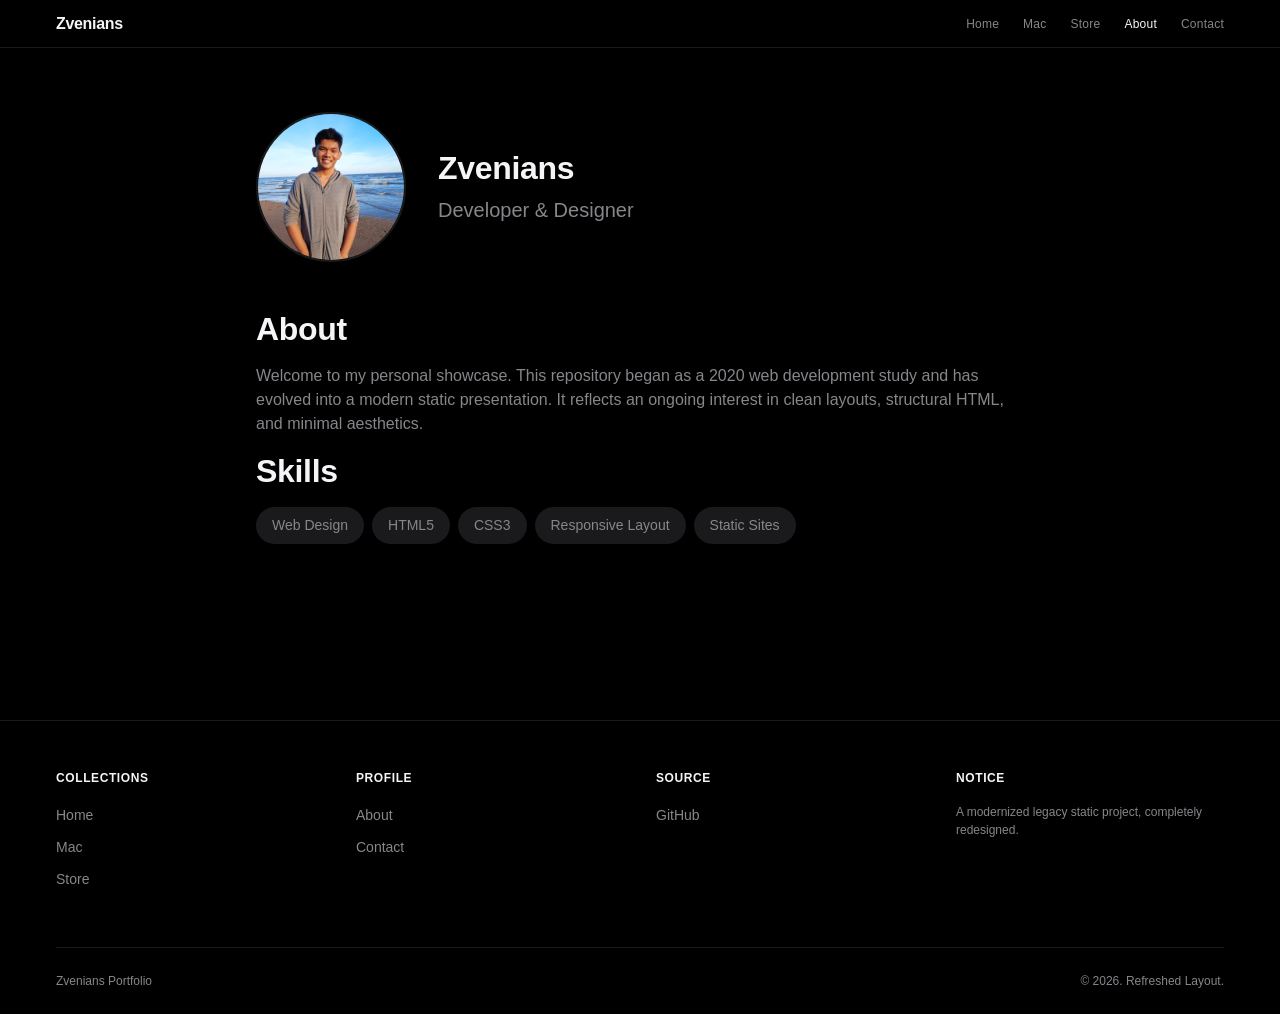
==== biodata.html @ f6cee9ad "Initial commit of redesigned portfolio" ====
<!DOCTYPE html>
<html lang="en">
<head>
    <meta charset="utf-8">
    <meta name="viewport" content="width=device-width, initial-scale=1.0">
    <title>About | Zvenians</title>
    <meta name="description" content="Personal profile and biodata of Zvenians.">
    <meta name="theme-color" content="#000000">
    <link rel="stylesheet" href="css/styles.css">
    <style>
        .profile-header {
            display: flex;
            align-items: center;
            gap: var(--spacing-8);
            margin-bottom: var(--spacing-12);
        }
        .profile-image {
            width: 150px;
            height: 150px;
            border-radius: 50%;
            object-fit: cover;
            border: 2px solid var(--border-color);
        }
        .profile-content {
            flex: 1;
        }
        @media (max-width: 768px) {
            .profile-header {
                flex-direction: column;
                text-align: center;
            }
        }
        .skill-list {
            display: flex;
            flex-wrap: wrap;
            gap: var(--spacing-2);
        }
        .skill-tag {
            background-color: var(--surface-color);
            padding: var(--spacing-2) var(--spacing-4);
            border-radius: 999px;
            font-size: var(--font-size-sm);
            color: var(--text-secondary);
        }
    </style>
</head>
<body>
    <nav class="navbar">
        <div class="container">
            <a href="index.html" class="nav-brand">Zvenians</a>
            <button class="nav-mobile-toggle" aria-label="Toggle navigation" aria-expanded="false">
                <svg viewBox="0 0 24 24"><path d="M3 18h18v-2H3v2zm0-5h18v-2H3v2zm0-7v2h18V6H3z"/></svg>
            </button>
            <div class="nav-links">
                <a href="index.html">Home</a>
                <a href="mac.html">Mac</a>
                <a href="store.html">Store</a>
                <a href="biodata.html" class="active">About</a>
                <a href="contact_us.html">Contact</a>
            </div>
        </div>
    </nav>

    <main style="padding-top: calc(var(--nav-height) + var(--spacing-16)); min-height: 80vh;">
        <div class="container" style="max-width: 800px;">
            <div class="profile-header">
                <img src="assets/images/IMG_4488.JPG" alt="Zvenians Portrait" class="profile-image">
                <div class="profile-content">
                    <h1 class="heading-sm mb-2">Zvenians</h1>
                    <p class="text-secondary" style="font-size: var(--font-size-lg);">Developer & Designer</p>
                </div>
            </div>

            <section class="mb-12">
                <h2 class="heading-sm mb-4">About</h2>
                <p class="text-secondary mb-4">
                    Welcome to my personal showcase. This repository began as a 2020 web development study and has evolved into a modern static presentation. It reflects an ongoing interest in clean layouts, structural HTML, and minimal aesthetics.
                </p>
            </section>

            <section class="mb-12">
                <h2 class="heading-sm mb-4">Skills</h2>
                <div class="skill-list">
                    <span class="skill-tag">Web Design</span>
                    <span class="skill-tag">HTML5</span>
                    <span class="skill-tag">CSS3</span>
                    <span class="skill-tag">Responsive Layout</span>
                    <span class="skill-tag">Static Sites</span>
                </div>
            </section>
        </div>
    </main>

    <footer class="footer">
        <div class="container">
            <div class="footer-grid">
                <div class="footer-col">
                    <h4>Collections</h4>
                    <ul>
                        <li><a href="index.html">Home</a></li>
                        <li><a href="mac.html">Mac</a></li>
                        <li><a href="store.html">Store</a></li>
                    </ul>
                </div>
                <div class="footer-col">
                    <h4>Profile</h4>
                    <ul>
                        <li><a href="biodata.html">About</a></li>
                        <li><a href="contact_us.html">Contact</a></li>
                    </ul>
                </div>
                <div class="footer-col">
                    <h4>Source</h4>
                    <ul>
                        <li><a href="https://github.com/zvenians" target="_blank" rel="noopener noreferrer">GitHub</a></li>
                    </ul>
                </div>
                <div class="footer-col">
                    <h4>Notice</h4>
                    <p class="text-secondary" style="font-size: var(--font-size-xs);">A modernized legacy static project, completely redesigned.</p>
                </div>
            </div>
            <div class="footer-bottom">
                <span>Zvenians Portfolio</span>
                <span>&copy; 2026. Refreshed Layout.</span>
            </div>
        </div>
    </footer>
    <script src="js/script.js"></script>
</body>
</html>
---- css/styles.css ----
:root {
  /* Colors */
  --bg-color: #000000;
  --surface-color: #1a1a1c;
  --surface-hover: #2a2a2c;
  --text-primary: #f5f5f7;
  --text-secondary: #86868b;
  --text-tertiary: #515154;
  --accent-color: #2997ff;
  --accent-hover: #147ce5;
  --border-color: rgba(255, 255, 255, 0.1);

  /* Typography */
  --font-family: -apple-system, BlinkMacSystemFont, "Segoe UI", Roboto, Helvetica, Arial, sans-serif;
  --font-size-base: 16px;
  --font-size-xs: 0.75rem;
  --font-size-sm: 0.875rem;
  --font-size-md: 1rem;
  --font-size-lg: 1.25rem;
  --font-size-xl: 1.5rem;
  --font-size-2xl: 2rem;
  --font-size-3xl: 3rem;
  --font-size-4xl: 4rem;
  --font-size-5xl: 5rem;
  --font-weight-regular: 400;
  --font-weight-medium: 500;
  --font-weight-semibold: 600;
  --font-weight-bold: 700;

  /* Spacing */
  --spacing-1: 0.25rem;
  --spacing-2: 0.5rem;
  --spacing-3: 0.75rem;
  --spacing-4: 1rem;
  --spacing-6: 1.5rem;
  --spacing-8: 2rem;
  --spacing-12: 3rem;
  --spacing-16: 4rem;
  --spacing-24: 6rem;
  --spacing-32: 8rem;

  /* Other */
  --border-radius-sm: 8px;
  --border-radius-md: 12px;
  --border-radius-lg: 20px;
  --border-radius-xl: 32px;
  --transition-speed: 0.3s;
  --nav-height: 48px;
}

*, *::before, *::after {
  box-sizing: border-box;
  margin: 0;
  padding: 0;
}

html {
  font-size: var(--font-size-base);
  scroll-behavior: smooth;
  -webkit-font-smoothing: antialiased;
  -moz-osx-font-smoothing: grayscale;
}

body {
  font-family: var(--font-family);
  background-color: var(--bg-color);
  color: var(--text-primary);
  line-height: 1.5;
  overflow-x: hidden;
}

a {
  color: inherit;
  text-decoration: none;
  transition: color var(--transition-speed) ease;
}

img {
  max-width: 100%;
  height: auto;
  display: block;
}

ul, ol {
  list-style: none;
}

.container {
  width: 100%;
  max-width: 1200px;
  margin: 0 auto;
  padding: 0 var(--spacing-4);
}

/* Navigation */
.navbar {
  position: fixed;
  top: 0;
  left: 0;
  width: 100%;
  height: var(--nav-height);
  background-color: rgba(0, 0, 0, 0.8);
  backdrop-filter: saturate(180%) blur(20px);
  -webkit-backdrop-filter: saturate(180%) blur(20px);
  z-index: 1000;
  border-bottom: 1px solid var(--border-color);
  display: flex;
  align-items: center;
}

.navbar .container {
  display: flex;
  justify-content: space-between;
  align-items: center;
  height: 100%;
}

.nav-brand {
  font-weight: var(--font-weight-semibold);
  font-size: var(--font-size-md);
  letter-spacing: -0.02em;
  display: flex;
  align-items: center;
  gap: var(--spacing-2);
}

.nav-brand svg {
  width: 18px;
  height: 18px;
  fill: currentColor;
}

.nav-links {
  display: flex;
  gap: var(--spacing-6);
}

.nav-links a {
  font-size: var(--font-size-xs);
  color: var(--text-secondary);
  font-weight: var(--font-weight-medium);
  letter-spacing: 0.02em;
  transition: color 0.2s ease;
}

.nav-links a:hover,
.nav-links a.active {
  color: var(--text-primary);
}

.nav-mobile-toggle {
  display: none;
  background: none;
  border: none;
  color: var(--text-primary);
  cursor: pointer;
  padding: var(--spacing-2);
}

.nav-mobile-toggle svg {
  width: 20px;
  height: 20px;
  fill: currentColor;
}

/* Buttons and Links */
.btn {
  display: inline-block;
  padding: 12px 24px;
  border-radius: 999px;
  font-size: var(--font-size-sm);
  font-weight: var(--font-weight-medium);
  text-align: center;
  cursor: pointer;
  transition: all var(--transition-speed) ease;
  border: none;
}

.btn-primary {
  background-color: var(--text-primary);
  color: var(--bg-color);
}

.btn-primary:hover {
  background-color: #ffffff;
  transform: scale(1.02);
}

.btn-secondary {
  background-color: var(--surface-color);
  color: var(--text-primary);
}

.btn-secondary:hover {
  background-color: var(--surface-hover);
}

.link-arrow {
  color: var(--accent-color);
  font-size: var(--font-size-md);
  font-weight: var(--font-weight-medium);
  display: inline-flex;
  align-items: center;
  gap: var(--spacing-1);
}

.link-arrow:hover {
  color: var(--accent-hover);
  text-decoration: underline;
}

/* Typography Helpers */
.text-center { text-align: center; }
.text-secondary { color: var(--text-secondary); }
.text-tertiary { color: var(--text-tertiary); }
.font-semibold { font-weight: var(--font-weight-semibold); }
.font-bold { font-weight: var(--font-weight-bold); }

.heading-xl {
  font-size: var(--font-size-5xl);
  font-weight: var(--font-weight-semibold);
  letter-spacing: -0.04em;
  line-height: 1.1;
}

.heading-lg {
  font-size: var(--font-size-4xl);
  font-weight: var(--font-weight-semibold);
  letter-spacing: -0.03em;
  line-height: 1.1;
}

.heading-md {
  font-size: var(--font-size-3xl);
  font-weight: var(--font-weight-semibold);
  letter-spacing: -0.02em;
  line-height: 1.2;
}

.heading-sm {
  font-size: var(--font-size-2xl);
  font-weight: var(--font-weight-semibold);
  letter-spacing: -0.01em;
  line-height: 1.2;
}

/* Hero Sections */
.hero-section {
  padding-top: calc(var(--nav-height) + var(--spacing-16));
  padding-bottom: var(--spacing-16);
  min-height: 90vh;
  display: flex;
  flex-direction: column;
  justify-content: center;
  align-items: center;
  position: relative;
  overflow: hidden;
}

.hero-content {
  text-align: center;
  max-width: 800px;
  margin: 0 auto;
  z-index: 2;
  position: relative;
}

.hero-subtitle {
  font-size: var(--font-size-xl);
  color: var(--text-secondary);
  margin-top: var(--spacing-4);
  font-weight: var(--font-weight-medium);
}

.hero-actions {
  margin-top: var(--spacing-8);
  display: flex;
  gap: var(--spacing-4);
  justify-content: center;
}

.hero-image {
  margin-top: var(--spacing-12);
  width: 100%;
  max-width: 1000px;
  position: relative;
  z-index: 1;
}

/* Grid Layouts */
.section {
  padding: var(--spacing-24) 0;
}

.grid-2 {
  display: grid;
  grid-template-columns: 1fr 1fr;
  gap: var(--spacing-6);
}

.grid-3 {
  display: grid;
  grid-template-columns: repeat(3, 1fr);
  gap: var(--spacing-6);
}

/* Cards */
.card {
  background-color: var(--surface-color);
  border-radius: var(--border-radius-xl);
  overflow: hidden;
  display: flex;
  flex-direction: column;
  transition: transform var(--transition-speed) ease;
  position: relative;
}

.card:hover {
  transform: translateY(-4px);
}

.card-content {
  padding: var(--spacing-8);
  z-index: 2;
  position: relative;
}

.card-image-wrapper {
  position: absolute;
  top: 0;
  left: 0;
  width: 100%;
  height: 100%;
  z-index: 1;
}

.card-image-wrapper img {
  width: 100%;
  height: 100%;
  object-fit: cover;
  opacity: 0.6;
}

.card.has-bg-image .card-content {
  height: 100%;
  display: flex;
  flex-direction: column;
  justify-content: flex-end;
  background: linear-gradient(to top, rgba(0,0,0,0.8) 0%, rgba(0,0,0,0) 100%);
}

.card-title {
  font-size: var(--font-size-xl);
  font-weight: var(--font-weight-semibold);
  margin-bottom: var(--spacing-2);
}

.card-desc {
  color: var(--text-secondary);
  margin-bottom: var(--spacing-4);
}

/* Footer */
.footer {
  border-top: 1px solid var(--border-color);
  padding: var(--spacing-12) 0 var(--spacing-6);
  background-color: var(--bg-color);
}

.footer-grid {
  display: grid;
  grid-template-columns: repeat(4, 1fr);
  gap: var(--spacing-8);
  margin-bottom: var(--spacing-12);
}

.footer-col h4 {
  font-size: var(--font-size-xs);
  color: var(--text-primary);
  font-weight: var(--font-weight-semibold);
  margin-bottom: var(--spacing-4);
  text-transform: uppercase;
  letter-spacing: 0.05em;
}

.footer-col ul li {
  margin-bottom: var(--spacing-2);
}

.footer-col ul a {
  color: var(--text-secondary);
  font-size: var(--font-size-sm);
}

.footer-col ul a:hover {
  color: var(--text-primary);
}

.footer-bottom {
  border-top: 1px solid var(--border-color);
  padding-top: var(--spacing-6);
  display: flex;
  justify-content: space-between;
  align-items: center;
  color: var(--text-secondary);
  font-size: var(--font-size-xs);
}

/* Responsive */
@media (max-width: 1024px) {
  .heading-xl { font-size: var(--font-size-4xl); }
  .heading-lg { font-size: var(--font-size-3xl); }
  .grid-3 { grid-template-columns: repeat(2, 1fr); }
  .hero-section { min-height: 80vh; }
}

@media (max-width: 768px) {
  .nav-links { display: none; } /* We will add simple JS to toggle this if needed, or keep it simple */
  .nav-mobile-toggle { display: block; }
  
  .nav-links.active {
    display: flex;
    flex-direction: column;
    position: absolute;
    top: var(--nav-height);
    left: 0;
    width: 100%;
    background-color: rgba(0, 0, 0, 0.95);
    backdrop-filter: blur(20px);
    padding: var(--spacing-4);
    gap: var(--spacing-4);
    border-bottom: 1px solid var(--border-color);
  }

  .nav-links.active a {
    font-size: var(--font-size-md);
    padding: var(--spacing-2) 0;
    border-bottom: 1px solid var(--border-color);
  }

  .heading-xl { font-size: var(--font-size-3xl); }
  .heading-lg { font-size: var(--font-size-2xl); }
  .heading-md { font-size: var(--font-size-xl); }
  
  .grid-2, .grid-3 { grid-template-columns: 1fr; }
  
  .footer-grid {
    grid-template-columns: repeat(2, 1fr);
  }
  
  .footer-bottom {
    flex-direction: column;
    gap: var(--spacing-4);
    text-align: center;
  }
  
  .hero-section {
    padding-top: calc(var(--nav-height) + var(--spacing-8));
  }
}

@media (max-width: 414px) {
  .footer-grid {
    grid-template-columns: 1fr;
  }
  .heading-xl { font-size: var(--font-size-2xl); }
  .hero-subtitle { font-size: var(--font-size-md); }
}

/* Utility */
.mb-1 { margin-bottom: var(--spacing-1); }
.mb-2 { margin-bottom: var(--spacing-2); }
.mb-4 { margin-bottom: var(--spacing-4); }
.mb-8 { margin-bottom: var(--spacing-8); }
.mt-8 { margin-top: var(--spacing-8); }
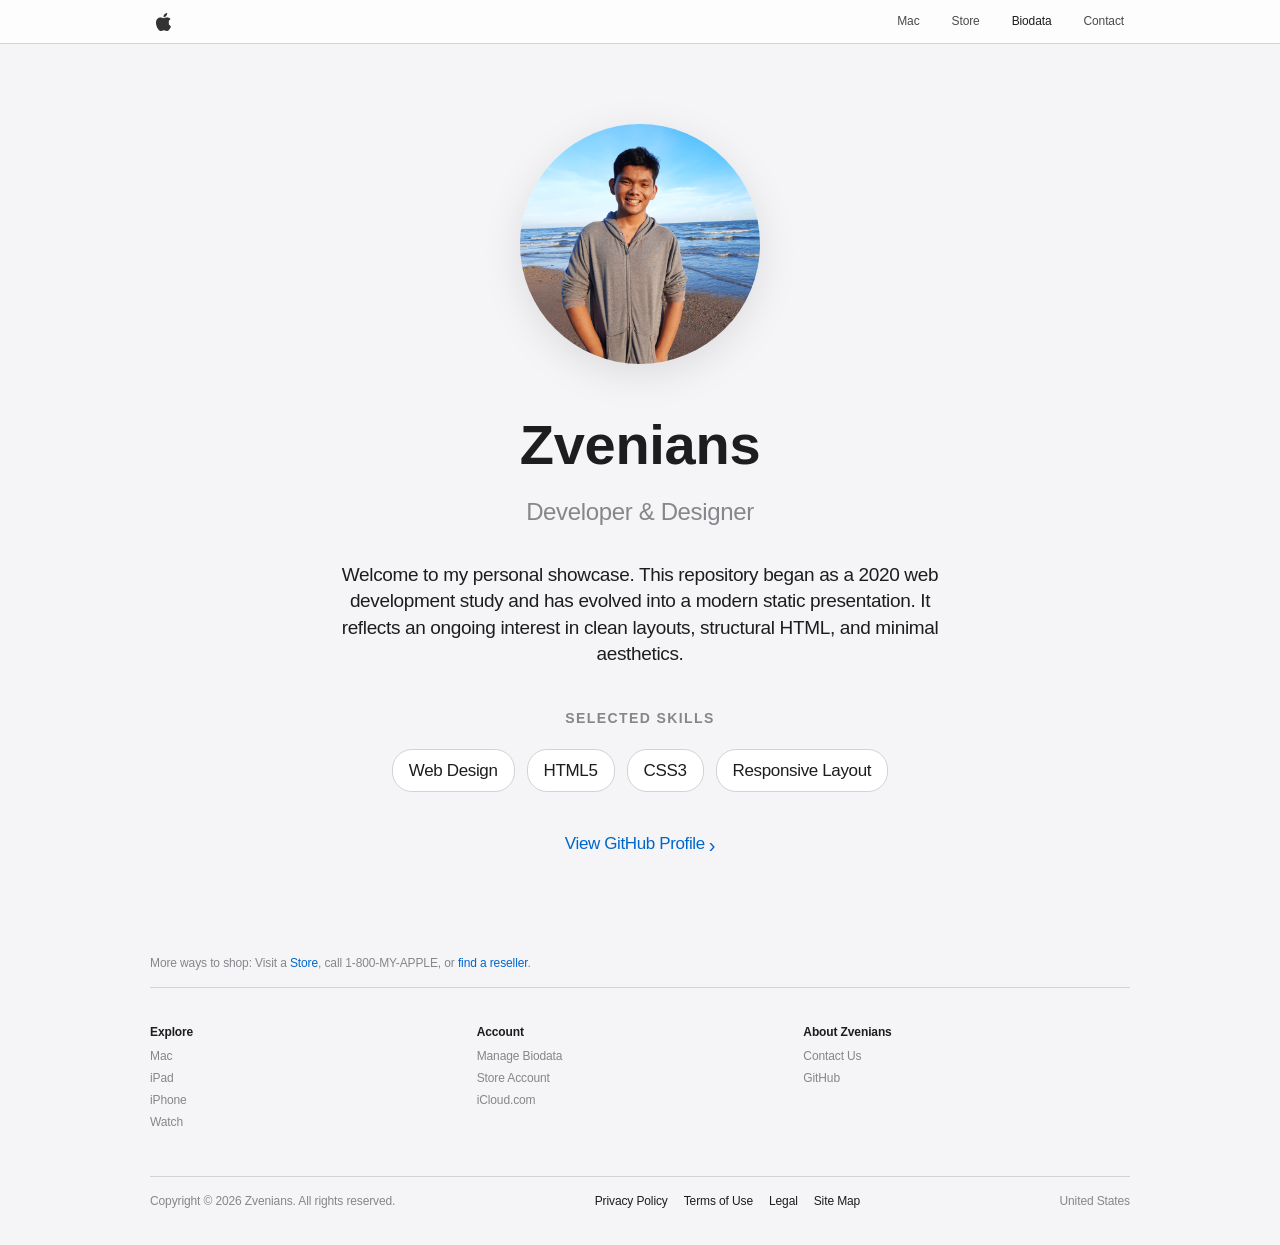
==== commit d452969b: "Refine to Apple visual language and restore logo" ====
--- a/biodata.html
+++ b/biodata.html
@@ -3,126 +3,149 @@
 <head>
     <meta charset="utf-8">
     <meta name="viewport" content="width=device-width, initial-scale=1.0">
-    <title>About | Zvenians</title>
+    <title>Biodata | Zvenians</title>
     <meta name="description" content="Personal profile and biodata of Zvenians.">
-    <meta name="theme-color" content="#000000">
+    <meta name="theme-color" content="#f5f5f7">
     <link rel="stylesheet" href="css/styles.css">
     <style>
-        .profile-header {
-            display: flex;
-            align-items: center;
-            gap: var(--spacing-8);
-            margin-bottom: var(--spacing-12);
+        .profile-section {
+            padding: calc(var(--nav-height) + 80px) 20px 80px;
+            max-width: 800px;
+            margin: 0 auto;
+            text-align: center;
         }
         .profile-image {
-            width: 150px;
-            height: 150px;
+            width: 240px;
+            height: 240px;
             border-radius: 50%;
             object-fit: cover;
-            border: 2px solid var(--border-color);
+            margin: 0 auto 40px;
+            box-shadow: 0 10px 40px rgba(0,0,0,0.1);
         }
-        .profile-content {
-            flex: 1;
+        .profile-name {
+            font-size: 56px;
+            font-weight: 600;
+            letter-spacing: -0.005em;
+            margin-bottom: 8px;
         }
-        @media (max-width: 768px) {
-            .profile-header {
-                flex-direction: column;
-                text-align: center;
-            }
+        .profile-role {
+            font-size: 24px;
+            color: #86868b;
+            font-weight: 400;
+            margin-bottom: 32px;
         }
-        .skill-list {
+        .profile-intro {
+            font-size: 19px;
+            line-height: 1.4;
+            max-width: 600px;
+            margin: 0 auto 40px;
+        }
+        .skills-header {
+            font-size: 14px;
+            text-transform: uppercase;
+            font-weight: 600;
+            color: #86868b;
+            letter-spacing: 0.1em;
+            margin-bottom: 20px;
+        }
+        .skills-list {
             display: flex;
+            justify-content: center;
             flex-wrap: wrap;
-            gap: var(--spacing-2);
+            gap: 12px;
+            margin-bottom: 40px;
         }
-        .skill-tag {
-            background-color: var(--surface-color);
-            padding: var(--spacing-2) var(--spacing-4);
-            border-radius: 999px;
-            font-size: var(--font-size-sm);
-            color: var(--text-secondary);
+        .skill-item {
+            font-size: 17px;
+            background-color: #ffffff;
+            padding: 8px 16px;
+            border-radius: 20px;
+            border: 1px solid #d2d2d7;
         }
     </style>
 </head>
 <body>
-    <nav class="navbar">
+    <nav class="navbar" style="background-color: rgba(255,255,255,0.8); border-bottom: 1px solid rgba(0,0,0,0.16);">
         <div class="container">
-            <a href="index.html" class="nav-brand">Zvenians</a>
-            <button class="nav-mobile-toggle" aria-label="Toggle navigation" aria-expanded="false">
+            <a href="index.html" class="nav-brand" aria-label="Home">
+                <img src="assets/images/applelogo.png" alt="Apple Logo" style="filter: brightness(0);">
+            </a>
+            <button class="nav-mobile-toggle" aria-label="Toggle navigation" aria-expanded="false" style="color: #1d1d1f;">
                 <svg viewBox="0 0 24 24"><path d="M3 18h18v-2H3v2zm0-5h18v-2H3v2zm0-7v2h18V6H3z"/></svg>
             </button>
             <div class="nav-links">
-                <a href="index.html">Home</a>
-                <a href="mac.html">Mac</a>
-                <a href="store.html">Store</a>
-                <a href="biodata.html" class="active">About</a>
-                <a href="contact_us.html">Contact</a>
+                <a href="mac.html" style="color: #1d1d1f;">Mac</a>
+                <a href="store.html" style="color: #1d1d1f;">Store</a>
+                <a href="biodata.html" style="color: #1d1d1f; opacity: 1;">Biodata</a>
+                <a href="contact_us.html" style="color: #1d1d1f;">Contact</a>
             </div>
         </div>
     </nav>
 
-    <main style="padding-top: calc(var(--nav-height) + var(--spacing-16)); min-height: 80vh;">
-        <div class="container" style="max-width: 800px;">
-            <div class="profile-header">
-                <img src="assets/images/IMG_4488.JPG" alt="Zvenians Portrait" class="profile-image">
-                <div class="profile-content">
-                    <h1 class="heading-sm mb-2">Zvenians</h1>
-                    <p class="text-secondary" style="font-size: var(--font-size-lg);">Developer & Designer</p>
-                </div>
+    <main>
+        <section class="profile-section">
+            <img src="assets/images/IMG_4488.JPG" alt="Zvenians Portrait" class="profile-image">
+            <h1 class="profile-name">Zvenians</h1>
+            <p class="profile-role">Developer & Designer</p>
+            
+            <p class="profile-intro">
+                Welcome to my personal showcase. This repository began as a 2020 web development study and has evolved into a modern static presentation. It reflects an ongoing interest in clean layouts, structural HTML, and minimal aesthetics.
+            </p>
+
+            <h2 class="skills-header">Selected Skills</h2>
+            <div class="skills-list">
+                <span class="skill-item">Web Design</span>
+                <span class="skill-item">HTML5</span>
+                <span class="skill-item">CSS3</span>
+                <span class="skill-item">Responsive Layout</span>
             </div>
 
-            <section class="mb-12">
-                <h2 class="heading-sm mb-4">About</h2>
-                <p class="text-secondary mb-4">
-                    Welcome to my personal showcase. This repository began as a 2020 web development study and has evolved into a modern static presentation. It reflects an ongoing interest in clean layouts, structural HTML, and minimal aesthetics.
-                </p>
-            </section>
-
-            <section class="mb-12">
-                <h2 class="heading-sm mb-4">Skills</h2>
-                <div class="skill-list">
-                    <span class="skill-tag">Web Design</span>
-                    <span class="skill-tag">HTML5</span>
-                    <span class="skill-tag">CSS3</span>
-                    <span class="skill-tag">Responsive Layout</span>
-                    <span class="skill-tag">Static Sites</span>
-                </div>
-            </section>
-        </div>
+            <div>
+                <a href="https://github.com/zvenians" class="apple-link" target="_blank" rel="noopener noreferrer">View GitHub Profile</a>
+            </div>
+        </section>
     </main>
 
     <footer class="footer">
-        <div class="container">
-            <div class="footer-grid">
+        <div class="footer-content">
+            <div style="border-bottom: 1px solid var(--border-color); padding-bottom: 16px; margin-bottom: 16px;">
+                <p>More ways to shop: Visit a <a href="#" style="color: var(--link-color);">Store</a>, call 1-800-MY-APPLE, or <a href="#" style="color: var(--link-color);">find a reseller</a>.</p>
+            </div>
+            <div class="footer-nav">
                 <div class="footer-col">
-                    <h4>Collections</h4>
+                    <h3>Explore</h3>
                     <ul>
-                        <li><a href="index.html">Home</a></li>
                         <li><a href="mac.html">Mac</a></li>
-                        <li><a href="store.html">Store</a></li>
+                        <li><a href="#">iPad</a></li>
+                        <li><a href="#">iPhone</a></li>
+                        <li><a href="#">Watch</a></li>
                     </ul>
                 </div>
                 <div class="footer-col">
-                    <h4>Profile</h4>
+                    <h3>Account</h3>
                     <ul>
-                        <li><a href="biodata.html">About</a></li>
-                        <li><a href="contact_us.html">Contact</a></li>
+                        <li><a href="biodata.html">Manage Biodata</a></li>
+                        <li><a href="store.html">Store Account</a></li>
+                        <li><a href="#">iCloud.com</a></li>
                     </ul>
                 </div>
                 <div class="footer-col">
-                    <h4>Source</h4>
+                    <h3>About Zvenians</h3>
                     <ul>
+                        <li><a href="contact_us.html">Contact Us</a></li>
                         <li><a href="https://github.com/zvenians" target="_blank" rel="noopener noreferrer">GitHub</a></li>
                     </ul>
                 </div>
-                <div class="footer-col">
-                    <h4>Notice</h4>
-                    <p class="text-secondary" style="font-size: var(--font-size-xs);">A modernized legacy static project, completely redesigned.</p>
-                </div>
             </div>
             <div class="footer-bottom">
-                <span>Zvenians Portfolio</span>
-                <span>&copy; 2026. Refreshed Layout.</span>
+                <div>Copyright © 2026 Zvenians. All rights reserved.</div>
+                <div style="display:flex; gap:16px;">
+                    <a href="#">Privacy Policy</a>
+                    <a href="#">Terms of Use</a>
+                    <a href="#">Legal</a>
+                    <a href="#">Site Map</a>
+                </div>
+                <div>United States</div>
             </div>
         </div>
     </footer>
--- a/css/styles.css
+++ b/css/styles.css
@@ -1,51 +1,25 @@
 :root {
   /* Colors */
-  --bg-color: #000000;
-  --surface-color: #1a1a1c;
-  --surface-hover: #2a2a2c;
-  --text-primary: #f5f5f7;
+  --bg-color: #f5f5f7;
+  --bg-dark: #000000;
+  --surface-color: #ffffff;
+  --surface-dark: #1d1d1f;
+  --text-primary: #1d1d1f;
   --text-secondary: #86868b;
-  --text-tertiary: #515154;
-  --accent-color: #2997ff;
-  --accent-hover: #147ce5;
-  --border-color: rgba(255, 255, 255, 0.1);
+  --text-dark-primary: #f5f5f7;
+  --text-dark-secondary: #86868b;
+  --link-color: #0066cc;
+  --link-hover: #0077ed;
+  --border-color: #d2d2d7;
+  --border-dark: #424245;
 
   /* Typography */
-  --font-family: -apple-system, BlinkMacSystemFont, "Segoe UI", Roboto, Helvetica, Arial, sans-serif;
-  --font-size-base: 16px;
-  --font-size-xs: 0.75rem;
-  --font-size-sm: 0.875rem;
-  --font-size-md: 1rem;
-  --font-size-lg: 1.25rem;
-  --font-size-xl: 1.5rem;
-  --font-size-2xl: 2rem;
-  --font-size-3xl: 3rem;
-  --font-size-4xl: 4rem;
-  --font-size-5xl: 5rem;
-  --font-weight-regular: 400;
-  --font-weight-medium: 500;
-  --font-weight-semibold: 600;
-  --font-weight-bold: 700;
-
-  /* Spacing */
-  --spacing-1: 0.25rem;
-  --spacing-2: 0.5rem;
-  --spacing-3: 0.75rem;
-  --spacing-4: 1rem;
-  --spacing-6: 1.5rem;
-  --spacing-8: 2rem;
-  --spacing-12: 3rem;
-  --spacing-16: 4rem;
-  --spacing-24: 6rem;
-  --spacing-32: 8rem;
-
-  /* Other */
-  --border-radius-sm: 8px;
-  --border-radius-md: 12px;
-  --border-radius-lg: 20px;
-  --border-radius-xl: 32px;
-  --transition-speed: 0.3s;
-  --nav-height: 48px;
+  --font-family: -apple-system, BlinkMacSystemFont, "SF Pro Text", "SF Pro Display", "Helvetica Neue", Helvetica, Arial, sans-serif;
+  
+  /* Navigation */
+  --nav-height: 44px;
+  --nav-bg: rgba(0, 0, 0, 0.8);
+  --nav-text: #f5f5f7;
 }
 
 *, *::before, *::after {
@@ -55,7 +29,7 @@
 }
 
 html {
-  font-size: var(--font-size-base);
+  font-size: 16px;
   scroll-behavior: smooth;
   -webkit-font-smoothing: antialiased;
   -moz-osx-font-smoothing: grayscale;
@@ -65,14 +39,24 @@
   font-family: var(--font-family);
   background-color: var(--bg-color);
   color: var(--text-primary);
-  line-height: 1.5;
+  line-height: 1.47059;
+  font-weight: 400;
+  letter-spacing: -0.022em;
   overflow-x: hidden;
 }
 
+body.dark-mode {
+  background-color: var(--bg-dark);
+  color: var(--text-dark-primary);
+}
+
 a {
-  color: inherit;
+  color: var(--text-primary);
   text-decoration: none;
-  transition: color var(--transition-speed) ease;
+}
+
+body.dark-mode a {
+  color: var(--text-dark-primary);
 }
 
 img {
@@ -85,11 +69,51 @@
   list-style: none;
 }
 
-.container {
-  width: 100%;
-  max-width: 1200px;
-  margin: 0 auto;
-  padding: 0 var(--spacing-4);
+/* Typography Scale */
+.headline {
+  font-size: 56px;
+  line-height: 1.07143;
+  font-weight: 600;
+  letter-spacing: -0.005em;
+}
+
+.subhead {
+  font-size: 28px;
+  line-height: 1.14286;
+  font-weight: 400;
+  letter-spacing: 0.007em;
+}
+
+@media (max-width: 768px) {
+  .headline {
+    font-size: 40px;
+  }
+  .subhead {
+    font-size: 24px;
+  }
+}
+
+.apple-link {
+  color: var(--link-color);
+  font-size: 17px;
+  line-height: 1.17648;
+  font-weight: 400;
+  letter-spacing: -0.022em;
+  display: inline-flex;
+  align-items: center;
+}
+
+.apple-link:hover {
+  text-decoration: underline;
+}
+
+.apple-link::after {
+  content: '›';
+  font-size: 20px;
+  margin-left: 4px;
+  line-height: 1;
+  position: relative;
+  top: 1px;
 }
 
 /* Navigation */
@@ -99,377 +123,330 @@
   left: 0;
   width: 100%;
   height: var(--nav-height);
-  background-color: rgba(0, 0, 0, 0.8);
+  background-color: var(--nav-bg);
   backdrop-filter: saturate(180%) blur(20px);
   -webkit-backdrop-filter: saturate(180%) blur(20px);
-  z-index: 1000;
-  border-bottom: 1px solid var(--border-color);
-  display: flex;
-  align-items: center;
+  z-index: 9999;
 }
 
 .navbar .container {
+  max-width: 1000px;
+  margin: 0 auto;
+  padding: 0 16px;
+  height: 100%;
   display: flex;
   justify-content: space-between;
   align-items: center;
+}
+
+.nav-brand {
+  display: flex;
+  align-items: center;
   height: 100%;
-}
-
-.nav-brand {
-  font-weight: var(--font-weight-semibold);
-  font-size: var(--font-size-md);
-  letter-spacing: -0.02em;
-  display: flex;
-  align-items: center;
-  gap: var(--spacing-2);
-}
-
-.nav-brand svg {
-  width: 18px;
+  opacity: 0.8;
+  transition: opacity 0.3s;
+}
+
+.nav-brand:hover {
+  opacity: 1;
+}
+
+.nav-brand img {
   height: 18px;
-  fill: currentColor;
+  width: auto;
+  filter: brightness(0) invert(1);
 }
 
 .nav-links {
   display: flex;
-  gap: var(--spacing-6);
+  gap: 32px;
+  align-items: center;
+  height: 100%;
 }
 
 .nav-links a {
-  font-size: var(--font-size-xs);
-  color: var(--text-secondary);
-  font-weight: var(--font-weight-medium);
-  letter-spacing: 0.02em;
-  transition: color 0.2s ease;
+  color: var(--nav-text);
+  font-size: 12px;
+  font-weight: 400;
+  letter-spacing: -0.01em;
+  opacity: 0.8;
+  transition: opacity 0.3s;
 }
 
 .nav-links a:hover,
 .nav-links a.active {
-  color: var(--text-primary);
+  opacity: 1;
 }
 
 .nav-mobile-toggle {
   display: none;
   background: none;
   border: none;
-  color: var(--text-primary);
+  color: var(--nav-text);
   cursor: pointer;
-  padding: var(--spacing-2);
+  padding: 8px;
+  opacity: 0.8;
 }
 
 .nav-mobile-toggle svg {
-  width: 20px;
-  height: 20px;
+  width: 16px;
+  height: 16px;
   fill: currentColor;
 }
 
-/* Buttons and Links */
-.btn {
-  display: inline-block;
-  padding: 12px 24px;
-  border-radius: 999px;
-  font-size: var(--font-size-sm);
-  font-weight: var(--font-weight-medium);
+/* Layout */
+.section {
+  position: relative;
+  overflow: hidden;
+  display: flex;
+  flex-direction: column;
+  align-items: center;
   text-align: center;
-  cursor: pointer;
-  transition: all var(--transition-speed) ease;
-  border: none;
-}
-
-.btn-primary {
-  background-color: var(--text-primary);
-  color: var(--bg-color);
-}
-
-.btn-primary:hover {
-  background-color: #ffffff;
-  transform: scale(1.02);
-}
-
-.btn-secondary {
+  padding-top: 55px;
+  padding-bottom: 55px;
+}
+
+.section.hero {
+  padding-top: calc(var(--nav-height) + 55px);
+}
+
+.section.dark {
+  background-color: var(--bg-dark);
+  color: var(--text-dark-primary);
+}
+
+.section.light {
   background-color: var(--surface-color);
   color: var(--text-primary);
 }
 
-.btn-secondary:hover {
-  background-color: var(--surface-hover);
-}
-
-.link-arrow {
-  color: var(--accent-color);
-  font-size: var(--font-size-md);
-  font-weight: var(--font-weight-medium);
-  display: inline-flex;
-  align-items: center;
-  gap: var(--spacing-1);
-}
-
-.link-arrow:hover {
-  color: var(--accent-hover);
-  text-decoration: underline;
-}
-
-/* Typography Helpers */
-.text-center { text-align: center; }
-.text-secondary { color: var(--text-secondary); }
-.text-tertiary { color: var(--text-tertiary); }
-.font-semibold { font-weight: var(--font-weight-semibold); }
-.font-bold { font-weight: var(--font-weight-bold); }
-
-.heading-xl {
-  font-size: var(--font-size-5xl);
-  font-weight: var(--font-weight-semibold);
-  letter-spacing: -0.04em;
-  line-height: 1.1;
-}
-
-.heading-lg {
-  font-size: var(--font-size-4xl);
-  font-weight: var(--font-weight-semibold);
-  letter-spacing: -0.03em;
-  line-height: 1.1;
-}
-
-.heading-md {
-  font-size: var(--font-size-3xl);
-  font-weight: var(--font-weight-semibold);
-  letter-spacing: -0.02em;
-  line-height: 1.2;
-}
-
-.heading-sm {
-  font-size: var(--font-size-2xl);
-  font-weight: var(--font-weight-semibold);
-  letter-spacing: -0.01em;
-  line-height: 1.2;
-}
-
-/* Hero Sections */
-.hero-section {
-  padding-top: calc(var(--nav-height) + var(--spacing-16));
-  padding-bottom: var(--spacing-16);
-  min-height: 90vh;
-  display: flex;
-  flex-direction: column;
-  justify-content: center;
-  align-items: center;
-  position: relative;
-  overflow: hidden;
-}
-
-.hero-content {
-  text-align: center;
-  max-width: 800px;
-  margin: 0 auto;
+.section-content {
   z-index: 2;
   position: relative;
-}
-
-.hero-subtitle {
-  font-size: var(--font-size-xl);
-  color: var(--text-secondary);
-  margin-top: var(--spacing-4);
-  font-weight: var(--font-weight-medium);
-}
-
-.hero-actions {
-  margin-top: var(--spacing-8);
-  display: flex;
-  gap: var(--spacing-4);
+  max-width: 1060px;
+  margin: 0 auto;
+  padding: 0 16px;
+  width: 100%;
+}
+
+.section-links {
+  margin-top: 13px;
+  display: flex;
+  gap: 20px;
   justify-content: center;
 }
 
-.hero-image {
-  margin-top: var(--spacing-12);
+.section-image {
+  margin-top: 30px;
+  z-index: 1;
   width: 100%;
-  max-width: 1000px;
-  position: relative;
-  z-index: 1;
-}
-
-/* Grid Layouts */
-.section {
-  padding: var(--spacing-24) 0;
-}
-
-.grid-2 {
+  display: flex;
+  justify-content: center;
+}
+
+.section-image img {
+  max-width: 100%;
+  height: auto;
+  object-fit: contain;
+}
+
+/* Grid Layout for modules */
+.module-grid {
   display: grid;
   grid-template-columns: 1fr 1fr;
-  gap: var(--spacing-6);
-}
-
-.grid-3 {
-  display: grid;
-  grid-template-columns: repeat(3, 1fr);
-  gap: var(--spacing-6);
-}
-
-/* Cards */
-.card {
+  gap: 12px;
+  padding: 12px;
+  max-width: 2560px;
+  margin: 0 auto;
+}
+
+@media (max-width: 768px) {
+  .module-grid {
+    grid-template-columns: 1fr;
+  }
+}
+
+.module {
+  position: relative;
+  height: 580px;
+  display: flex;
+  flex-direction: column;
+  align-items: center;
+  text-align: center;
+  overflow: hidden;
   background-color: var(--surface-color);
-  border-radius: var(--border-radius-xl);
-  overflow: hidden;
-  display: flex;
-  flex-direction: column;
-  transition: transform var(--transition-speed) ease;
-  position: relative;
-}
-
-.card:hover {
-  transform: translateY(-4px);
-}
-
-.card-content {
-  padding: var(--spacing-8);
-  z-index: 2;
-  position: relative;
-}
-
-.card-image-wrapper {
+}
+
+.module.dark {
+  background-color: var(--bg-dark);
+  color: var(--text-dark-primary);
+}
+
+.module.has-bg-image {
+  background-color: transparent;
+}
+
+.module-bg {
   position: absolute;
   top: 0;
   left: 0;
   width: 100%;
   height: 100%;
+  object-fit: cover;
+  object-position: center;
   z-index: 1;
 }
 
-.card-image-wrapper img {
+.module-content {
+  position: relative;
+  z-index: 2;
+  padding-top: 40px;
   width: 100%;
-  height: 100%;
-  object-fit: cover;
-  opacity: 0.6;
-}
-
-.card.has-bg-image .card-content {
-  height: 100%;
-  display: flex;
-  flex-direction: column;
-  justify-content: flex-end;
-  background: linear-gradient(to top, rgba(0,0,0,0.8) 0%, rgba(0,0,0,0) 100%);
-}
-
-.card-title {
-  font-size: var(--font-size-xl);
-  font-weight: var(--font-weight-semibold);
-  margin-bottom: var(--spacing-2);
-}
-
-.card-desc {
-  color: var(--text-secondary);
-  margin-bottom: var(--spacing-4);
+  padding-left: 20px;
+  padding-right: 20px;
+}
+
+.module.content-bottom .module-content {
+  padding-top: 0;
+  padding-bottom: 40px;
+  margin-top: auto;
+}
+
+.module-title {
+  font-size: 40px;
+  line-height: 1.1;
+  font-weight: 600;
+  letter-spacing: 0em;
+}
+
+.module-subhead {
+  font-size: 21px;
+  line-height: 1.2381;
+  font-weight: 400;
+  letter-spacing: 0.011em;
+  margin-top: 4px;
+}
+
+.module-links {
+  margin-top: 12px;
+  display: flex;
+  gap: 15px;
+  justify-content: center;
+}
+
+@media (max-width: 768px) {
+  .module { height: 500px; }
+  .module-title { font-size: 32px; }
+  .module-subhead { font-size: 19px; }
 }
 
 /* Footer */
 .footer {
-  border-top: 1px solid var(--border-color);
-  padding: var(--spacing-12) 0 var(--spacing-6);
   background-color: var(--bg-color);
-}
-
-.footer-grid {
-  display: grid;
-  grid-template-columns: repeat(4, 1fr);
-  gap: var(--spacing-8);
-  margin-bottom: var(--spacing-12);
-}
-
-.footer-col h4 {
-  font-size: var(--font-size-xs);
+  color: var(--text-secondary);
+  font-size: 12px;
+  line-height: 1.33337;
+  font-weight: 400;
+  letter-spacing: -0.01em;
+  padding: 0 16px;
+}
+
+body.dark-mode .footer {
+  background-color: var(--bg-dark);
+  border-top: 1px solid var(--border-dark);
+}
+
+.footer-content {
+  max-width: 980px;
+  margin: 0 auto;
+  padding: 20px 0;
+}
+
+.footer-nav {
+  display: flex;
+  flex-wrap: wrap;
+  padding-top: 20px;
+  padding-bottom: 20px;
+}
+
+.footer-col {
+  flex: 1 1 20%;
+  min-width: 150px;
+  margin-bottom: 20px;
+}
+
+.footer-col h3 {
+  font-size: 12px;
+  font-weight: 600;
   color: var(--text-primary);
-  font-weight: var(--font-weight-semibold);
-  margin-bottom: var(--spacing-4);
-  text-transform: uppercase;
-  letter-spacing: 0.05em;
+  margin-bottom: 8px;
+}
+
+body.dark-mode .footer-col h3 {
+  color: var(--text-dark-primary);
 }
 
 .footer-col ul li {
-  margin-bottom: var(--spacing-2);
+  margin-bottom: 6px;
 }
 
 .footer-col ul a {
   color: var(--text-secondary);
-  font-size: var(--font-size-sm);
 }
 
 .footer-col ul a:hover {
+  text-decoration: underline;
   color: var(--text-primary);
+}
+
+body.dark-mode .footer-col ul a:hover {
+  color: var(--text-dark-primary);
 }
 
 .footer-bottom {
   border-top: 1px solid var(--border-color);
-  padding-top: var(--spacing-6);
+  padding: 16px 0;
   display: flex;
   justify-content: space-between;
   align-items: center;
-  color: var(--text-secondary);
-  font-size: var(--font-size-xs);
-}
-
-/* Responsive */
-@media (max-width: 1024px) {
-  .heading-xl { font-size: var(--font-size-4xl); }
-  .heading-lg { font-size: var(--font-size-3xl); }
-  .grid-3 { grid-template-columns: repeat(2, 1fr); }
-  .hero-section { min-height: 80vh; }
-}
-
+  flex-wrap: wrap;
+  gap: 10px;
+}
+
+body.dark-mode .footer-bottom {
+  border-top-color: var(--border-dark);
+}
+
+/* Mobile Nav Styles */
 @media (max-width: 768px) {
-  .nav-links { display: none; } /* We will add simple JS to toggle this if needed, or keep it simple */
-  .nav-mobile-toggle { display: block; }
-  
-  .nav-links.active {
-    display: flex;
-    flex-direction: column;
+  .nav-links {
+    display: none;
     position: absolute;
     top: var(--nav-height);
     left: 0;
     width: 100%;
-    background-color: rgba(0, 0, 0, 0.95);
+    height: calc(100vh - var(--nav-height));
+    background-color: var(--nav-bg);
     backdrop-filter: blur(20px);
-    padding: var(--spacing-4);
-    gap: var(--spacing-4);
-    border-bottom: 1px solid var(--border-color);
-  }
-
-  .nav-links.active a {
-    font-size: var(--font-size-md);
-    padding: var(--spacing-2) 0;
-    border-bottom: 1px solid var(--border-color);
-  }
-
-  .heading-xl { font-size: var(--font-size-3xl); }
-  .heading-lg { font-size: var(--font-size-2xl); }
-  .heading-md { font-size: var(--font-size-xl); }
+    -webkit-backdrop-filter: blur(20px);
+    flex-direction: column;
+    align-items: flex-start;
+    padding: 20px 40px;
+    gap: 0;
+  }
   
-  .grid-2, .grid-3 { grid-template-columns: 1fr; }
+  .nav-links.active {
+    display: flex;
+  }
   
-  .footer-grid {
-    grid-template-columns: repeat(2, 1fr);
+  .nav-links a {
+    font-size: 17px;
+    padding: 12px 0;
+    width: 100%;
+    border-bottom: 1px solid rgba(255,255,255,0.1);
   }
   
-  .footer-bottom {
-    flex-direction: column;
-    gap: var(--spacing-4);
-    text-align: center;
-  }
-  
-  .hero-section {
-    padding-top: calc(var(--nav-height) + var(--spacing-8));
-  }
-}
-
-@media (max-width: 414px) {
-  .footer-grid {
-    grid-template-columns: 1fr;
-  }
-  .heading-xl { font-size: var(--font-size-2xl); }
-  .hero-subtitle { font-size: var(--font-size-md); }
-}
-
-/* Utility */
-.mb-1 { margin-bottom: var(--spacing-1); }
-.mb-2 { margin-bottom: var(--spacing-2); }
-.mb-4 { margin-bottom: var(--spacing-4); }
-.mb-8 { margin-bottom: var(--spacing-8); }
-.mt-8 { margin-top: var(--spacing-8); }
+  .nav-mobile-toggle {
+    display: block;
+  }
+}
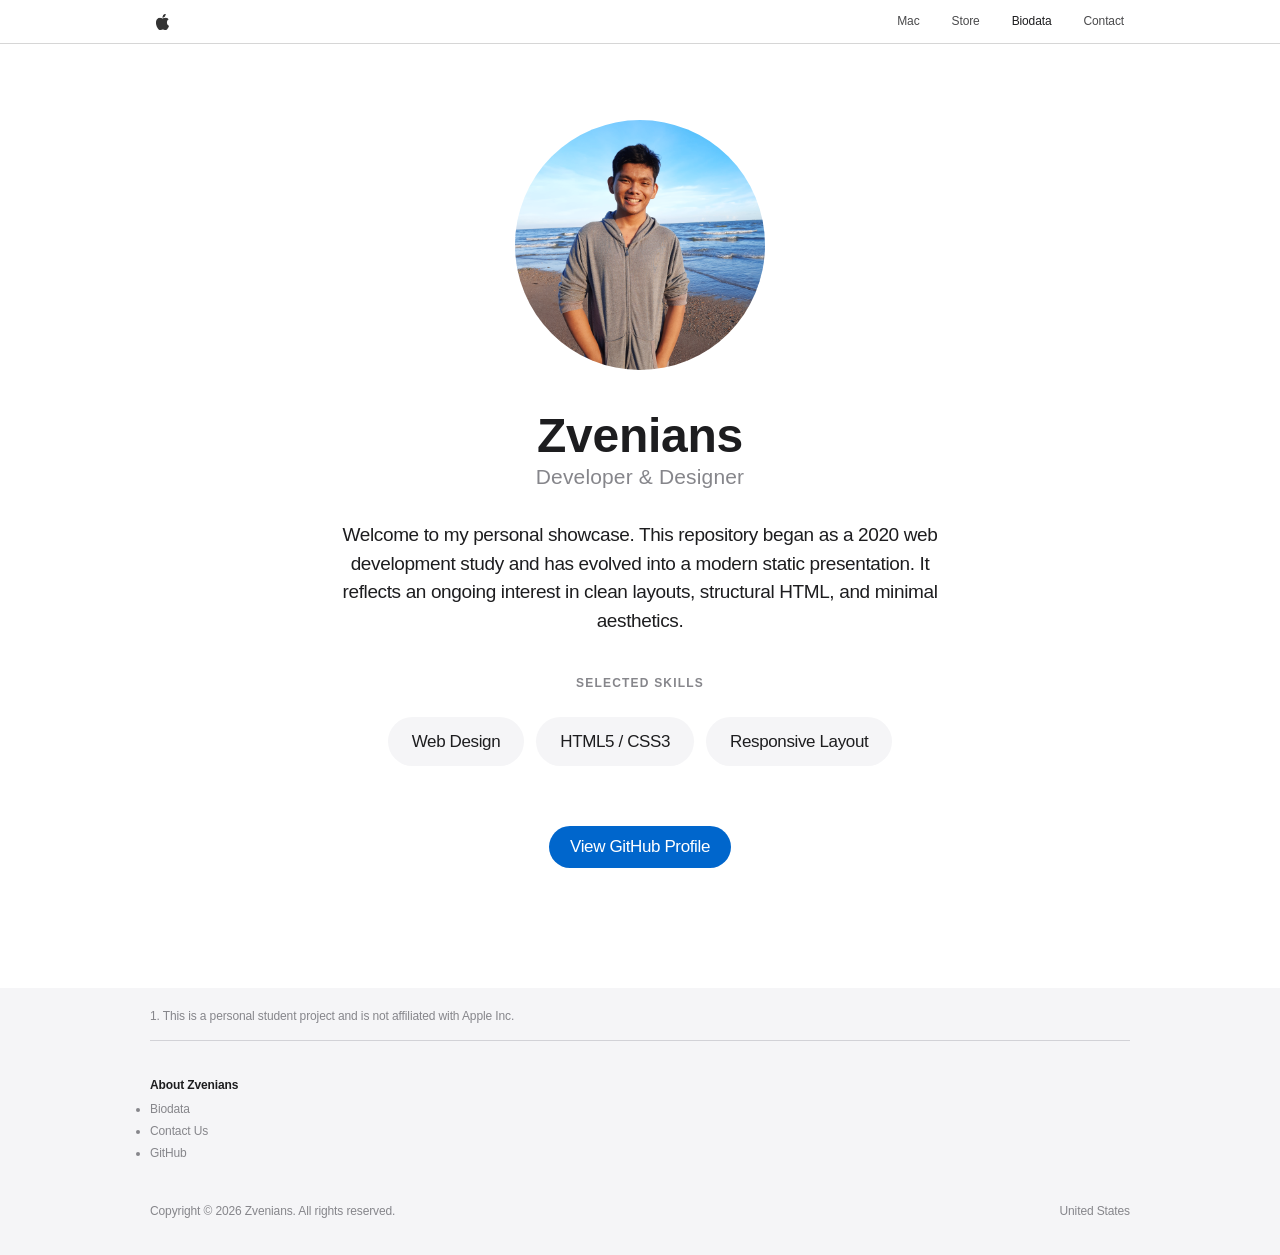
==== commit da31dd4a: "Complete redesign using CURRENT Apple.com design system" ====
--- a/biodata.html
+++ b/biodata.html
@@ -3,74 +3,17 @@
 <head>
     <meta charset="utf-8">
     <meta name="viewport" content="width=device-width, initial-scale=1.0">
-    <title>Biodata | Zvenians</title>
-    <meta name="description" content="Personal profile and biodata of Zvenians.">
-    <meta name="theme-color" content="#f5f5f7">
+    <title>Biodata - Zvenians</title>
+    <meta name="theme-color" content="#ffffff">
     <link rel="stylesheet" href="css/styles.css">
-    <style>
-        .profile-section {
-            padding: calc(var(--nav-height) + 80px) 20px 80px;
-            max-width: 800px;
-            margin: 0 auto;
-            text-align: center;
-        }
-        .profile-image {
-            width: 240px;
-            height: 240px;
-            border-radius: 50%;
-            object-fit: cover;
-            margin: 0 auto 40px;
-            box-shadow: 0 10px 40px rgba(0,0,0,0.1);
-        }
-        .profile-name {
-            font-size: 56px;
-            font-weight: 600;
-            letter-spacing: -0.005em;
-            margin-bottom: 8px;
-        }
-        .profile-role {
-            font-size: 24px;
-            color: #86868b;
-            font-weight: 400;
-            margin-bottom: 32px;
-        }
-        .profile-intro {
-            font-size: 19px;
-            line-height: 1.4;
-            max-width: 600px;
-            margin: 0 auto 40px;
-        }
-        .skills-header {
-            font-size: 14px;
-            text-transform: uppercase;
-            font-weight: 600;
-            color: #86868b;
-            letter-spacing: 0.1em;
-            margin-bottom: 20px;
-        }
-        .skills-list {
-            display: flex;
-            justify-content: center;
-            flex-wrap: wrap;
-            gap: 12px;
-            margin-bottom: 40px;
-        }
-        .skill-item {
-            font-size: 17px;
-            background-color: #ffffff;
-            padding: 8px 16px;
-            border-radius: 20px;
-            border: 1px solid #d2d2d7;
-        }
-    </style>
 </head>
-<body>
-    <nav class="navbar" style="background-color: rgba(255,255,255,0.8); border-bottom: 1px solid rgba(0,0,0,0.16);">
-        <div class="container">
+<body style="background-color: var(--surface-color);">
+    <nav class="navbar" style="background-color: rgba(255, 255, 255, 0.8); border-bottom: 1px solid rgba(0,0,0,0.16);">
+        <div class="nav-container">
             <a href="index.html" class="nav-brand" aria-label="Home">
                 <img src="assets/images/applelogo.png" alt="Apple Logo" style="filter: brightness(0);">
             </a>
-            <button class="nav-mobile-toggle" aria-label="Toggle navigation" aria-expanded="false" style="color: #1d1d1f;">
+            <button class="nav-mobile-toggle" aria-label="Toggle navigation" style="color: #1d1d1f;">
                 <svg viewBox="0 0 24 24"><path d="M3 18h18v-2H3v2zm0-5h18v-2H3v2zm0-7v2h18V6H3z"/></svg>
             </button>
             <div class="nav-links">
@@ -82,73 +25,48 @@
         </div>
     </nav>
 
-    <main>
-        <section class="profile-section">
-            <img src="assets/images/IMG_4488.JPG" alt="Zvenians Portrait" class="profile-image">
-            <h1 class="profile-name">Zvenians</h1>
-            <p class="profile-role">Developer & Designer</p>
-            
-            <p class="profile-intro">
-                Welcome to my personal showcase. This repository began as a 2020 web development study and has evolved into a modern static presentation. It reflects an ongoing interest in clean layouts, structural HTML, and minimal aesthetics.
-            </p>
+    <main class="profile-section">
+        <img src="assets/images/IMG_4488.JPG" alt="Zvenians Portrait" class="profile-img">
+        
+        <h1 class="headline" style="font-size: 48px; color: var(--text-primary);">Zvenians</h1>
+        <p class="subhead" style="font-size: 21px; color: var(--text-secondary); margin-bottom: 32px;">Developer & Designer</p>
+        
+        <p style="font-size: 19px; line-height: 1.5; color: var(--text-primary); max-width: 600px; margin: 0 auto 40px;">
+            Welcome to my personal showcase. This repository began as a 2020 web development study and has evolved into a modern static presentation. It reflects an ongoing interest in clean layouts, structural HTML, and minimal aesthetics.
+        </p>
 
-            <h2 class="skills-header">Selected Skills</h2>
-            <div class="skills-list">
-                <span class="skill-item">Web Design</span>
-                <span class="skill-item">HTML5</span>
-                <span class="skill-item">CSS3</span>
-                <span class="skill-item">Responsive Layout</span>
+        <div style="margin-bottom: 60px;">
+            <p style="font-size: 12px; font-weight: 600; text-transform: uppercase; color: var(--text-secondary); letter-spacing: 0.1em; margin-bottom: 24px;">Selected Skills</p>
+            <div style="display: flex; justify-content: center; gap: 12px; flex-wrap: wrap;">
+                <span style="background-color: var(--bg-color); padding: 12px 24px; border-radius: 99px; font-size: 17px; font-weight: 500;">Web Design</span>
+                <span style="background-color: var(--bg-color); padding: 12px 24px; border-radius: 99px; font-size: 17px; font-weight: 500;">HTML5 / CSS3</span>
+                <span style="background-color: var(--bg-color); padding: 12px 24px; border-radius: 99px; font-size: 17px; font-weight: 500;">Responsive Layout</span>
             </div>
+        </div>
 
-            <div>
-                <a href="https://github.com/zvenians" class="apple-link" target="_blank" rel="noopener noreferrer">View GitHub Profile</a>
-            </div>
-        </section>
+        <a href="https://github.com/zvenians" class="btn-primary" target="_blank" rel="noopener">View GitHub Profile</a>
     </main>
 
     <footer class="footer">
         <div class="footer-content">
-            <div style="border-bottom: 1px solid var(--border-color); padding-bottom: 16px; margin-bottom: 16px;">
-                <p>More ways to shop: Visit a <a href="#" style="color: var(--link-color);">Store</a>, call 1-800-MY-APPLE, or <a href="#" style="color: var(--link-color);">find a reseller</a>.</p>
+            <div style="border-bottom: 1px solid #d2d2d7; padding-bottom: 16px; margin-bottom: 16px;">
+                <p>1. This is a personal student project and is not affiliated with Apple Inc.</p>
             </div>
-            <div class="footer-nav">
-                <div class="footer-col">
-                    <h3>Explore</h3>
-                    <ul>
-                        <li><a href="mac.html">Mac</a></li>
-                        <li><a href="#">iPad</a></li>
-                        <li><a href="#">iPhone</a></li>
-                        <li><a href="#">Watch</a></li>
-                    </ul>
-                </div>
-                <div class="footer-col">
-                    <h3>Account</h3>
-                    <ul>
-                        <li><a href="biodata.html">Manage Biodata</a></li>
-                        <li><a href="store.html">Store Account</a></li>
-                        <li><a href="#">iCloud.com</a></li>
-                    </ul>
-                </div>
-                <div class="footer-col">
+            <div class="footer-directory">
+                <div class="footer-column">
                     <h3>About Zvenians</h3>
                     <ul>
+                        <li><a href="biodata.html">Biodata</a></li>
                         <li><a href="contact_us.html">Contact Us</a></li>
-                        <li><a href="https://github.com/zvenians" target="_blank" rel="noopener noreferrer">GitHub</a></li>
+                        <li><a href="https://github.com/zvenians" target="_blank" rel="noopener">GitHub</a></li>
                     </ul>
                 </div>
             </div>
             <div class="footer-bottom">
                 <div>Copyright © 2026 Zvenians. All rights reserved.</div>
-                <div style="display:flex; gap:16px;">
-                    <a href="#">Privacy Policy</a>
-                    <a href="#">Terms of Use</a>
-                    <a href="#">Legal</a>
-                    <a href="#">Site Map</a>
-                </div>
                 <div>United States</div>
             </div>
         </div>
     </footer>
-    <script src="js/script.js"></script>
 </body>
 </html>
--- a/css/styles.css
+++ b/css/styles.css
@@ -1,25 +1,18 @@
 :root {
-  /* Colors */
   --bg-color: #f5f5f7;
   --bg-dark: #000000;
   --surface-color: #ffffff;
-  --surface-dark: #1d1d1f;
   --text-primary: #1d1d1f;
   --text-secondary: #86868b;
   --text-dark-primary: #f5f5f7;
-  --text-dark-secondary: #86868b;
+  --text-dark-secondary: #a1a1a6;
   --link-color: #0066cc;
   --link-hover: #0077ed;
-  --border-color: #d2d2d7;
-  --border-dark: #424245;
-
-  /* Typography */
-  --font-family: -apple-system, BlinkMacSystemFont, "SF Pro Text", "SF Pro Display", "Helvetica Neue", Helvetica, Arial, sans-serif;
   
-  /* Navigation */
+  --font-family: -apple-system, BlinkMacSystemFont, "SF Pro Display", "SF Pro Text", "Helvetica Neue", Helvetica, Arial, sans-serif;
+  
   --nav-height: 44px;
   --nav-bg: rgba(0, 0, 0, 0.8);
-  --nav-text: #f5f5f7;
 }
 
 *, *::before, *::after {
@@ -29,34 +22,25 @@
 }
 
 html {
-  font-size: 16px;
+  font-family: var(--font-family);
+  font-size: 17px;
+  line-height: 1.47059;
+  letter-spacing: -0.022em;
+  font-weight: 400;
   scroll-behavior: smooth;
   -webkit-font-smoothing: antialiased;
   -moz-osx-font-smoothing: grayscale;
 }
 
 body {
-  font-family: var(--font-family);
   background-color: var(--bg-color);
   color: var(--text-primary);
-  line-height: 1.47059;
-  font-weight: 400;
-  letter-spacing: -0.022em;
   overflow-x: hidden;
-}
-
-body.dark-mode {
-  background-color: var(--bg-dark);
-  color: var(--text-dark-primary);
 }
 
 a {
   color: var(--text-primary);
   text-decoration: none;
-}
-
-body.dark-mode a {
-  color: var(--text-dark-primary);
 }
 
 img {
@@ -65,16 +49,13 @@
   display: block;
 }
 
-ul, ol {
-  list-style: none;
-}
-
-/* Typography Scale */
+/* Typography Scale (Apple.com 2024 scale) */
 .headline {
   font-size: 56px;
   line-height: 1.07143;
   font-weight: 600;
   letter-spacing: -0.005em;
+  margin-bottom: 4px;
 }
 
 .subhead {
@@ -82,6 +63,7 @@
   line-height: 1.14286;
   font-weight: 400;
   letter-spacing: 0.007em;
+  margin-bottom: 14px;
 }
 
 @media (max-width: 768px) {
@@ -93,25 +75,51 @@
   }
 }
 
+.cta-links {
+  display: flex;
+  justify-content: center;
+  align-items: center;
+  gap: 15px;
+  margin-top: 14px;
+}
+
+.btn-primary, .btn-secondary {
+  display: inline-block;
+  font-size: 17px;
+  line-height: 1.17648;
+  font-weight: 400;
+  letter-spacing: -0.022em;
+  color: var(--surface-color);
+  background-color: var(--link-color);
+  padding: 11px 21px;
+  border-radius: 980px;
+  text-align: center;
+  transition: all 0.2s;
+}
+
+.btn-secondary {
+  background-color: transparent;
+  color: var(--link-color);
+  border: 1px solid var(--link-color);
+}
+
+.btn-primary:hover { background-color: var(--link-hover); }
+.btn-secondary:hover { background-color: var(--link-color); color: var(--surface-color); }
+
 .apple-link {
   color: var(--link-color);
-  font-size: 17px;
-  line-height: 1.17648;
-  font-weight: 400;
-  letter-spacing: -0.022em;
+  font-size: 21px;
+  line-height: 1.19048;
+  font-weight: 400;
+  letter-spacing: 0.011em;
   display: inline-flex;
   align-items: center;
 }
-
-.apple-link:hover {
-  text-decoration: underline;
-}
-
+.apple-link:hover { text-decoration: underline; }
 .apple-link::after {
   content: '›';
-  font-size: 20px;
-  margin-left: 4px;
-  line-height: 1;
+  font-size: 24px;
+  margin-left: 5px;
   position: relative;
   top: 1px;
 }
@@ -129,7 +137,7 @@
   z-index: 9999;
 }
 
-.navbar .container {
+.nav-container {
   max-width: 1000px;
   margin: 0 auto;
   padding: 0 16px;
@@ -146,14 +154,9 @@
   opacity: 0.8;
   transition: opacity 0.3s;
 }
-
-.nav-brand:hover {
-  opacity: 1;
-}
-
+.nav-brand:hover { opacity: 1; }
 .nav-brand img {
-  height: 18px;
-  width: auto;
+  height: 16px;
   filter: brightness(0) invert(1);
 }
 
@@ -163,130 +166,53 @@
   align-items: center;
   height: 100%;
 }
-
 .nav-links a {
-  color: var(--nav-text);
+  color: var(--text-dark-primary);
   font-size: 12px;
   font-weight: 400;
   letter-spacing: -0.01em;
   opacity: 0.8;
   transition: opacity 0.3s;
 }
-
-.nav-links a:hover,
-.nav-links a.active {
-  opacity: 1;
-}
+.nav-links a:hover { opacity: 1; }
 
 .nav-mobile-toggle {
   display: none;
   background: none;
   border: none;
-  color: var(--nav-text);
+  color: var(--text-dark-primary);
+  padding: 8px;
   cursor: pointer;
-  padding: 8px;
-  opacity: 0.8;
-}
-
-.nav-mobile-toggle svg {
-  width: 16px;
-  height: 16px;
-  fill: currentColor;
-}
-
-/* Layout */
-.section {
-  position: relative;
+}
+.nav-mobile-toggle svg { width: 16px; height: 16px; fill: currentColor; }
+
+/* Product Sections (Hero) */
+.product-hero {
+  position: relative;
+  height: 695px;
+  width: 100%;
+  display: flex;
+  flex-direction: column;
+  align-items: center;
+  background-color: var(--surface-color);
   overflow: hidden;
-  display: flex;
-  flex-direction: column;
-  align-items: center;
+  margin-bottom: 12px;
+}
+
+.product-hero.dark {
+  background-color: var(--bg-dark);
+  color: var(--text-dark-primary);
+}
+
+.hero-content {
+  position: relative;
+  z-index: 2;
   text-align: center;
   padding-top: 55px;
-  padding-bottom: 55px;
-}
-
-.section.hero {
-  padding-top: calc(var(--nav-height) + 55px);
-}
-
-.section.dark {
-  background-color: var(--bg-dark);
-  color: var(--text-dark-primary);
-}
-
-.section.light {
-  background-color: var(--surface-color);
-  color: var(--text-primary);
-}
-
-.section-content {
-  z-index: 2;
-  position: relative;
-  max-width: 1060px;
-  margin: 0 auto;
-  padding: 0 16px;
-  width: 100%;
-}
-
-.section-links {
-  margin-top: 13px;
-  display: flex;
-  gap: 20px;
-  justify-content: center;
-}
-
-.section-image {
-  margin-top: 30px;
-  z-index: 1;
-  width: 100%;
-  display: flex;
-  justify-content: center;
-}
-
-.section-image img {
-  max-width: 100%;
-  height: auto;
-  object-fit: contain;
-}
-
-/* Grid Layout for modules */
-.module-grid {
-  display: grid;
-  grid-template-columns: 1fr 1fr;
-  gap: 12px;
-  padding: 12px;
-  max-width: 2560px;
-  margin: 0 auto;
-}
-
-@media (max-width: 768px) {
-  .module-grid {
-    grid-template-columns: 1fr;
-  }
-}
-
-.module {
-  position: relative;
-  height: 580px;
-  display: flex;
-  flex-direction: column;
-  align-items: center;
-  text-align: center;
-  overflow: hidden;
-  background-color: var(--surface-color);
-}
-
-.module.dark {
-  background-color: var(--bg-dark);
-  color: var(--text-dark-primary);
-}
-
-.module.has-bg-image {
-  background-color: transparent;
-}
-
-.module-bg {
+  width: 100%;
+}
+
+.hero-image {
   position: absolute;
   top: 0;
   left: 0;
@@ -297,47 +223,64 @@
   z-index: 1;
 }
 
-.module-content {
+@media (max-width: 768px) {
+  .product-hero { height: 500px; }
+  .hero-content { padding-top: 40px; }
+}
+
+/* Product Grid */
+.product-grid {
+  display: grid;
+  grid-template-columns: 1fr 1fr;
+  gap: 12px;
+  max-width: 2560px;
+  margin: 0 auto;
+}
+
+.product-card {
+  position: relative;
+  height: 580px;
+  background-color: var(--surface-color);
+  display: flex;
+  flex-direction: column;
+  align-items: center;
+  overflow: hidden;
+}
+
+.product-card.dark {
+  background-color: var(--bg-dark);
+  color: var(--text-dark-primary);
+}
+
+.card-content {
   position: relative;
   z-index: 2;
   padding-top: 40px;
-  width: 100%;
-  padding-left: 20px;
-  padding-right: 20px;
-}
-
-.module.content-bottom .module-content {
-  padding-top: 0;
-  padding-bottom: 40px;
-  margin-top: auto;
-}
-
-.module-title {
+  text-align: center;
+}
+
+.card-title {
   font-size: 40px;
   line-height: 1.1;
   font-weight: 600;
   letter-spacing: 0em;
 }
 
-.module-subhead {
-  font-size: 21px;
-  line-height: 1.2381;
-  font-weight: 400;
-  letter-spacing: 0.011em;
-  margin-top: 4px;
-}
-
-.module-links {
-  margin-top: 12px;
-  display: flex;
-  gap: 15px;
-  justify-content: center;
+.card-image {
+  position: absolute;
+  bottom: 0;
+  left: 0;
+  width: 100%;
+  height: 80%;
+  object-fit: contain;
+  object-position: bottom center;
+  z-index: 1;
 }
 
 @media (max-width: 768px) {
-  .module { height: 500px; }
-  .module-title { font-size: 32px; }
-  .module-subhead { font-size: 19px; }
+  .product-grid { grid-template-columns: 1fr; gap: 12px; }
+  .product-card { height: 500px; }
+  .card-title { font-size: 32px; }
 }
 
 /* Footer */
@@ -349,11 +292,7 @@
   font-weight: 400;
   letter-spacing: -0.01em;
   padding: 0 16px;
-}
-
-body.dark-mode .footer {
-  background-color: var(--bg-dark);
-  border-top: 1px solid var(--border-dark);
+  margin-top: 40px;
 }
 
 .footer-content {
@@ -362,49 +301,31 @@
   padding: 20px 0;
 }
 
-.footer-nav {
+.footer-directory {
   display: flex;
   flex-wrap: wrap;
   padding-top: 20px;
-  padding-bottom: 20px;
-}
-
-.footer-col {
+}
+
+.footer-column {
   flex: 1 1 20%;
   min-width: 150px;
   margin-bottom: 20px;
 }
 
-.footer-col h3 {
+.footer-column h3 {
   font-size: 12px;
   font-weight: 600;
   color: var(--text-primary);
   margin-bottom: 8px;
 }
 
-body.dark-mode .footer-col h3 {
-  color: var(--text-dark-primary);
-}
-
-.footer-col ul li {
-  margin-bottom: 6px;
-}
-
-.footer-col ul a {
-  color: var(--text-secondary);
-}
-
-.footer-col ul a:hover {
-  text-decoration: underline;
-  color: var(--text-primary);
-}
-
-body.dark-mode .footer-col ul a:hover {
-  color: var(--text-dark-primary);
-}
+.footer-column ul li { margin-bottom: 6px; }
+.footer-column a { color: var(--text-secondary); }
+.footer-column a:hover { text-decoration: underline; color: var(--text-primary); }
 
 .footer-bottom {
-  border-top: 1px solid var(--border-color);
+  border-top: 1px solid var(--border-light);
   padding: 16px 0;
   display: flex;
   justify-content: space-between;
@@ -413,40 +334,18 @@
   gap: 10px;
 }
 
-body.dark-mode .footer-bottom {
-  border-top-color: var(--border-dark);
-}
-
-/* Mobile Nav Styles */
-@media (max-width: 768px) {
-  .nav-links {
-    display: none;
-    position: absolute;
-    top: var(--nav-height);
-    left: 0;
-    width: 100%;
-    height: calc(100vh - var(--nav-height));
-    background-color: var(--nav-bg);
-    backdrop-filter: blur(20px);
-    -webkit-backdrop-filter: blur(20px);
-    flex-direction: column;
-    align-items: flex-start;
-    padding: 20px 40px;
-    gap: 0;
-  }
-  
-  .nav-links.active {
-    display: flex;
-  }
-  
-  .nav-links a {
-    font-size: 17px;
-    padding: 12px 0;
-    width: 100%;
-    border-bottom: 1px solid rgba(255,255,255,0.1);
-  }
-  
-  .nav-mobile-toggle {
-    display: block;
-  }
-}
+/* Profile page specific (Biodata) */
+.profile-section {
+  padding: 120px 20px 80px;
+  max-width: 980px;
+  margin: 0 auto;
+  text-align: center;
+}
+
+.profile-img {
+  width: 250px;
+  height: 250px;
+  border-radius: 50%;
+  object-fit: cover;
+  margin: 0 auto 40px;
+}
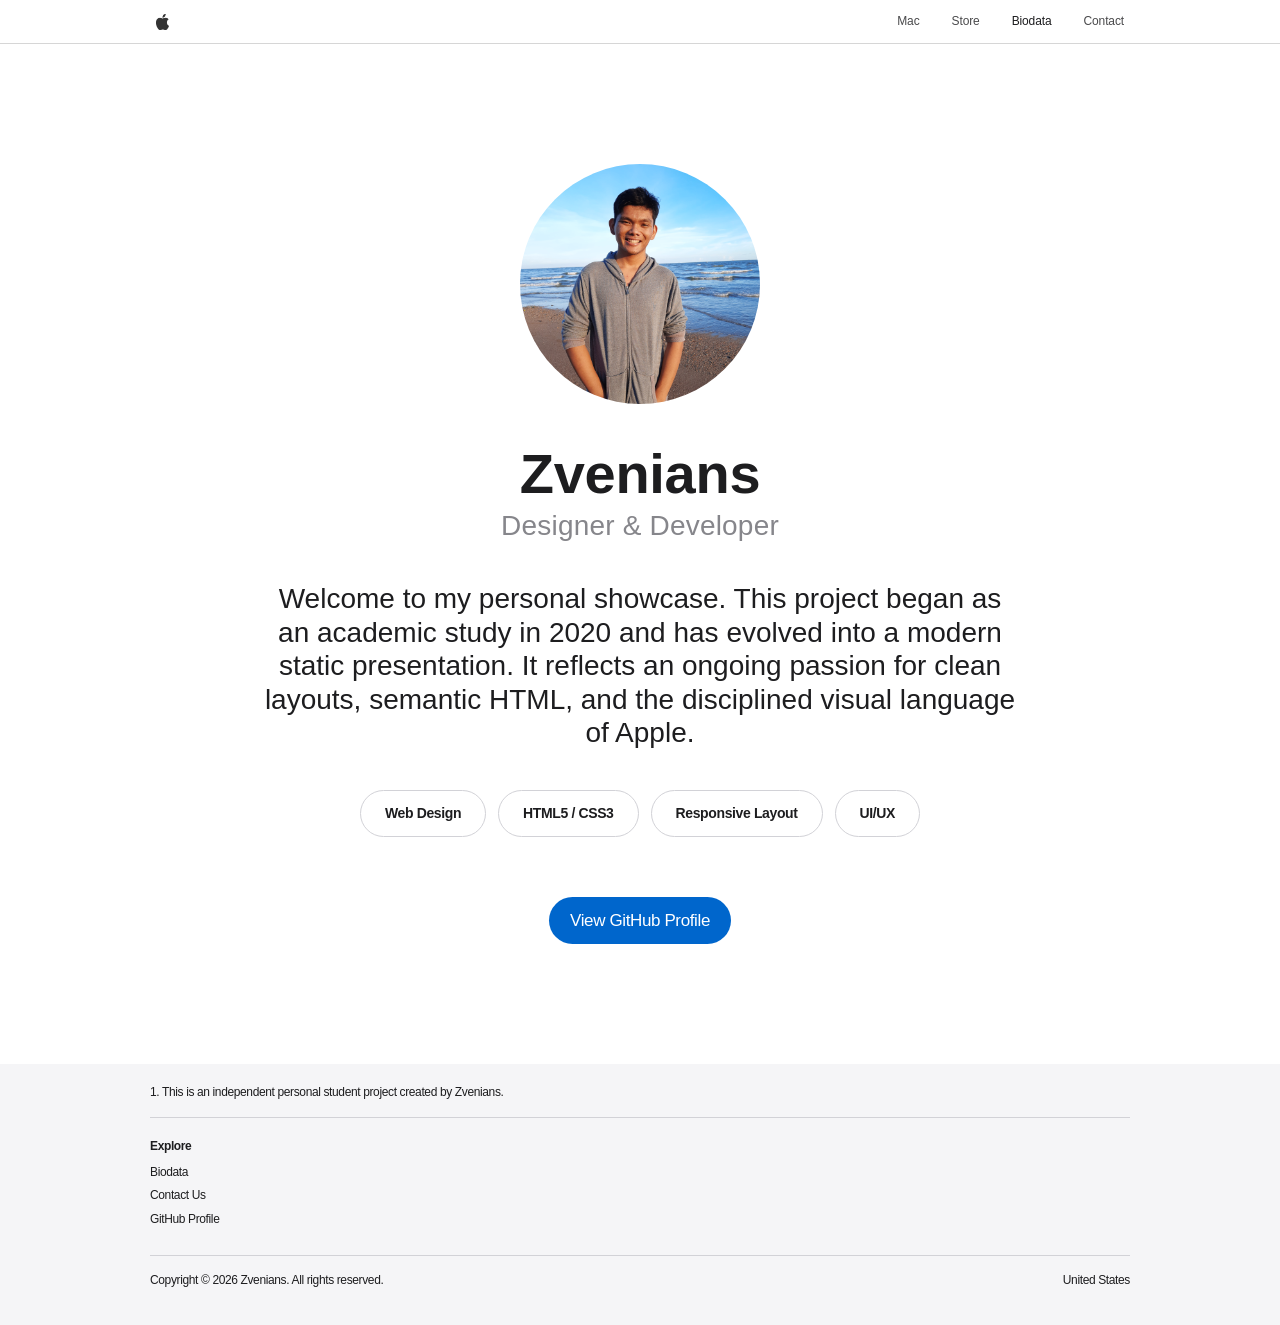
==== commit ca128f58: "Major visual correction: Real Apple.com redesign, exact newsroom assets, strict clean CSS, pristine " ====
--- a/biodata.html
+++ b/biodata.html
@@ -7,16 +7,16 @@
     <meta name="theme-color" content="#ffffff">
     <link rel="stylesheet" href="css/styles.css">
 </head>
-<body style="background-color: var(--surface-color);">
-    <nav class="navbar" style="background-color: rgba(255, 255, 255, 0.8); border-bottom: 1px solid rgba(0,0,0,0.16);">
-        <div class="nav-container">
-            <a href="index.html" class="nav-brand" aria-label="Home">
+<body class="theme-white">
+    <nav class="global-nav" style="background-color: rgba(255, 255, 255, 0.8); border-bottom: 1px solid rgba(0,0,0,0.16);">
+        <div class="global-nav-content">
+            <a href="index.html" class="global-nav-brand" aria-label="Home">
                 <img src="assets/images/applelogo.png" alt="Apple Logo" style="filter: brightness(0);">
             </a>
-            <button class="nav-mobile-toggle" aria-label="Toggle navigation" style="color: #1d1d1f;">
+            <button class="mobile-nav-toggle" aria-label="Toggle navigation" style="color: #1d1d1f;">
                 <svg viewBox="0 0 24 24"><path d="M3 18h18v-2H3v2zm0-5h18v-2H3v2zm0-7v2h18V6H3z"/></svg>
             </button>
-            <div class="nav-links">
+            <div class="global-nav-links">
                 <a href="mac.html" style="color: #1d1d1f;">Mac</a>
                 <a href="store.html" style="color: #1d1d1f;">Store</a>
                 <a href="biodata.html" style="color: #1d1d1f; opacity: 1;">Biodata</a>
@@ -26,39 +26,39 @@
     </nav>
 
     <main class="profile-section">
-        <img src="assets/images/IMG_4488.JPG" alt="Zvenians Portrait" class="profile-img">
+        <img src="assets/images/IMG_4488.JPG" alt="Zvenians Portrait" class="profile-portrait">
         
-        <h1 class="headline" style="font-size: 48px; color: var(--text-primary);">Zvenians</h1>
-        <p class="subhead" style="font-size: 21px; color: var(--text-secondary); margin-bottom: 32px;">Developer & Designer</p>
+        <h1 class="typography-hero-headline" style="color: #1d1d1f;">Zvenians</h1>
+        <p class="typography-hero-subhead" style="color: var(--text-gray); margin-bottom: 40px;">Designer & Developer</p>
         
-        <p style="font-size: 19px; line-height: 1.5; color: var(--text-primary); max-width: 600px; margin: 0 auto 40px;">
-            Welcome to my personal showcase. This repository began as a 2020 web development study and has evolved into a modern static presentation. It reflects an ongoing interest in clean layouts, structural HTML, and minimal aesthetics.
+        <p class="typography-intro" style="font-weight: 400; color: #1d1d1f;">
+            Welcome to my personal showcase. This project began as an academic study in 2020 and has evolved into a modern static presentation. It reflects an ongoing passion for clean layouts, semantic HTML, and the disciplined visual language of Apple.
         </p>
 
-        <div style="margin-bottom: 60px;">
-            <p style="font-size: 12px; font-weight: 600; text-transform: uppercase; color: var(--text-secondary); letter-spacing: 0.1em; margin-bottom: 24px;">Selected Skills</p>
-            <div style="display: flex; justify-content: center; gap: 12px; flex-wrap: wrap;">
-                <span style="background-color: var(--bg-color); padding: 12px 24px; border-radius: 99px; font-size: 17px; font-weight: 500;">Web Design</span>
-                <span style="background-color: var(--bg-color); padding: 12px 24px; border-radius: 99px; font-size: 17px; font-weight: 500;">HTML5 / CSS3</span>
-                <span style="background-color: var(--bg-color); padding: 12px 24px; border-radius: 99px; font-size: 17px; font-weight: 500;">Responsive Layout</span>
-            </div>
+        <div class="profile-skills">
+            <span class="skill-badge">Web Design</span>
+            <span class="skill-badge">HTML5 / CSS3</span>
+            <span class="skill-badge">Responsive Layout</span>
+            <span class="skill-badge">UI/UX</span>
         </div>
 
-        <a href="https://github.com/zvenians" class="btn-primary" target="_blank" rel="noopener">View GitHub Profile</a>
+        <div style="margin-top: 60px;">
+            <a href="https://github.com/zvenians" class="cta-button" target="_blank" rel="noopener">View GitHub Profile</a>
+        </div>
     </main>
 
-    <footer class="footer">
-        <div class="footer-content">
-            <div style="border-bottom: 1px solid #d2d2d7; padding-bottom: 16px; margin-bottom: 16px;">
-                <p>1. This is a personal student project and is not affiliated with Apple Inc.</p>
+    <footer class="global-footer">
+        <div class="global-footer-content">
+            <div style="padding-bottom: 16px;">
+                <p>1. This is an independent personal student project created by Zvenians.</p>
             </div>
             <div class="footer-directory">
                 <div class="footer-column">
-                    <h3>About Zvenians</h3>
+                    <h3>Explore</h3>
                     <ul>
                         <li><a href="biodata.html">Biodata</a></li>
                         <li><a href="contact_us.html">Contact Us</a></li>
-                        <li><a href="https://github.com/zvenians" target="_blank" rel="noopener">GitHub</a></li>
+                        <li><a href="https://github.com/zvenians" target="_blank" rel="noopener">GitHub Profile</a></li>
                     </ul>
                 </div>
             </div>
@@ -68,5 +68,6 @@
             </div>
         </div>
     </footer>
+    <script src="js/script.js"></script>
 </body>
 </html>
--- a/css/styles.css
+++ b/css/styles.css
@@ -1,18 +1,18 @@
 :root {
-  --bg-color: #f5f5f7;
+  --nav-height: 44px;
+  --apple-blue: #0066cc;
+  --apple-blue-hover: #0077ed;
   --bg-dark: #000000;
-  --surface-color: #ffffff;
-  --text-primary: #1d1d1f;
-  --text-secondary: #86868b;
-  --text-dark-primary: #f5f5f7;
-  --text-dark-secondary: #a1a1a6;
-  --link-color: #0066cc;
-  --link-hover: #0077ed;
-  
+  --bg-light: #f5f5f7;
+  --bg-white: #ffffff;
+  --text-dark: #1d1d1f;
+  --text-light: #f5f5f7;
+  --text-gray: #86868b;
+  --text-gray-dark: #a1a1a6;
+  --border-light: #d2d2d7;
+  --border-dark: #424245;
+
   --font-family: -apple-system, BlinkMacSystemFont, "SF Pro Display", "SF Pro Text", "Helvetica Neue", Helvetica, Arial, sans-serif;
-  
-  --nav-height: 44px;
-  --nav-bg: rgba(0, 0, 0, 0.8);
 }
 
 *, *::before, *::after {
@@ -27,20 +27,20 @@
   line-height: 1.47059;
   letter-spacing: -0.022em;
   font-weight: 400;
-  scroll-behavior: smooth;
   -webkit-font-smoothing: antialiased;
   -moz-osx-font-smoothing: grayscale;
+  background-color: var(--bg-dark);
 }
 
 body {
-  background-color: var(--bg-color);
-  color: var(--text-primary);
+  background-color: var(--bg-light);
+  color: var(--text-dark);
   overflow-x: hidden;
 }
 
 a {
-  color: var(--text-primary);
   text-decoration: none;
+  color: inherit;
 }
 
 img {
@@ -49,95 +49,20 @@
   display: block;
 }
 
-/* Typography Scale (Apple.com 2024 scale) */
-.headline {
-  font-size: 56px;
-  line-height: 1.07143;
-  font-weight: 600;
-  letter-spacing: -0.005em;
-  margin-bottom: 4px;
-}
-
-.subhead {
-  font-size: 28px;
-  line-height: 1.14286;
-  font-weight: 400;
-  letter-spacing: 0.007em;
-  margin-bottom: 14px;
-}
-
-@media (max-width: 768px) {
-  .headline {
-    font-size: 40px;
-  }
-  .subhead {
-    font-size: 24px;
-  }
-}
-
-.cta-links {
-  display: flex;
-  justify-content: center;
-  align-items: center;
-  gap: 15px;
-  margin-top: 14px;
-}
-
-.btn-primary, .btn-secondary {
-  display: inline-block;
-  font-size: 17px;
-  line-height: 1.17648;
-  font-weight: 400;
-  letter-spacing: -0.022em;
-  color: var(--surface-color);
-  background-color: var(--link-color);
-  padding: 11px 21px;
-  border-radius: 980px;
-  text-align: center;
-  transition: all 0.2s;
-}
-
-.btn-secondary {
-  background-color: transparent;
-  color: var(--link-color);
-  border: 1px solid var(--link-color);
-}
-
-.btn-primary:hover { background-color: var(--link-hover); }
-.btn-secondary:hover { background-color: var(--link-color); color: var(--surface-color); }
-
-.apple-link {
-  color: var(--link-color);
-  font-size: 21px;
-  line-height: 1.19048;
-  font-weight: 400;
-  letter-spacing: 0.011em;
-  display: inline-flex;
-  align-items: center;
-}
-.apple-link:hover { text-decoration: underline; }
-.apple-link::after {
-  content: '›';
-  font-size: 24px;
-  margin-left: 5px;
-  position: relative;
-  top: 1px;
-}
-
-/* Navigation */
-.navbar {
+/* Nav */
+.global-nav {
   position: fixed;
   top: 0;
   left: 0;
   width: 100%;
   height: var(--nav-height);
-  background-color: var(--nav-bg);
+  background-color: rgba(0, 0, 0, 0.8);
   backdrop-filter: saturate(180%) blur(20px);
   -webkit-backdrop-filter: saturate(180%) blur(20px);
   z-index: 9999;
 }
 
-.nav-container {
+.global-nav-content {
   max-width: 1000px;
   margin: 0 auto;
   padding: 0 16px;
@@ -147,64 +72,182 @@
   align-items: center;
 }
 
-.nav-brand {
-  display: flex;
-  align-items: center;
-  height: 100%;
+.global-nav-brand img {
+  height: 16px;
+  width: auto;
+  display: block;
+  filter: brightness(0) invert(1);
   opacity: 0.8;
   transition: opacity 0.3s;
 }
-.nav-brand:hover { opacity: 1; }
-.nav-brand img {
-  height: 16px;
-  filter: brightness(0) invert(1);
-}
-
-.nav-links {
+
+.global-nav-brand:hover img {
+  opacity: 1;
+}
+
+.global-nav-links {
   display: flex;
   gap: 32px;
   align-items: center;
   height: 100%;
 }
-.nav-links a {
-  color: var(--text-dark-primary);
+
+.global-nav-links a {
+  color: #f5f5f7;
   font-size: 12px;
   font-weight: 400;
   letter-spacing: -0.01em;
   opacity: 0.8;
   transition: opacity 0.3s;
 }
-.nav-links a:hover { opacity: 1; }
-
-.nav-mobile-toggle {
+
+.global-nav-links a:hover {
+  opacity: 1;
+}
+
+.mobile-nav-toggle {
   display: none;
   background: none;
   border: none;
-  color: var(--text-dark-primary);
+  color: #f5f5f7;
   padding: 8px;
   cursor: pointer;
-}
-.nav-mobile-toggle svg { width: 16px; height: 16px; fill: currentColor; }
-
-/* Product Sections (Hero) */
-.product-hero {
+  opacity: 0.8;
+}
+
+.mobile-nav-toggle svg {
+  width: 16px;
+  height: 16px;
+  fill: currentColor;
+}
+
+@media (max-width: 768px) {
+  .global-nav-links { display: none; }
+  .mobile-nav-toggle { display: block; }
+}
+
+/* Typography */
+.typography-hero-headline {
+  font-size: clamp(40px, 6vw, 56px);
+  line-height: 1.07143;
+  font-weight: 600;
+  letter-spacing: -0.005em;
+}
+
+.typography-hero-subhead {
+  font-size: clamp(21px, 3vw, 28px);
+  line-height: 1.14286;
+  font-weight: 400;
+  letter-spacing: 0.007em;
+  margin-top: 6px;
+}
+
+.typography-eyebrow {
+  font-size: 14px;
+  font-weight: 600;
+  letter-spacing: 0.05em;
+  text-transform: uppercase;
+  margin-bottom: 12px;
+  color: var(--text-gray);
+}
+
+.typography-intro {
+  font-size: clamp(21px, 3vw, 28px);
+  line-height: 1.2;
+  font-weight: 600;
+  letter-spacing: 0;
+}
+
+/* CTA Links */
+.cta-group {
+  display: flex;
+  justify-content: center;
+  align-items: center;
+  gap: 16px;
+  margin-top: 14px;
+}
+
+.cta-button {
+  display: inline-block;
+  background-color: var(--apple-blue);
+  color: #ffffff;
+  font-size: 17px;
+  font-weight: 400;
+  letter-spacing: -0.022em;
+  padding: 11px 21px;
+  border-radius: 980px;
+  transition: background-color 0.2s;
+}
+
+.cta-button:hover {
+  background-color: var(--apple-blue-hover);
+}
+
+.cta-button-secondary {
+  background-color: transparent;
+  color: var(--apple-blue);
+  border: 1px solid var(--apple-blue);
+}
+
+.cta-button-secondary:hover {
+  background-color: var(--apple-blue);
+  color: #ffffff;
+}
+
+.apple-link {
+  color: var(--apple-blue);
+  font-size: 21px;
+  font-weight: 400;
+  letter-spacing: 0.011em;
+  display: inline-flex;
+  align-items: center;
+}
+
+.apple-link:hover {
+  text-decoration: underline;
+}
+
+.apple-link::after {
+  content: '›';
+  font-size: 24px;
+  margin-left: 6px;
   position: relative;
+  top: 1px;
+}
+
+/* Themes */
+.theme-dark {
+  background-color: var(--bg-dark);
+  color: var(--text-light);
+}
+
+.theme-dark .typography-hero-subhead {
+  color: var(--text-light);
+}
+
+.theme-light {
+  background-color: var(--bg-light);
+  color: var(--text-dark);
+}
+
+.theme-white {
+  background-color: var(--bg-white);
+  color: var(--text-dark);
+}
+
+/* Hero Section */
+.hero-section {
+  position: relative;
+  width: 100%;
   height: 695px;
-  width: 100%;
   display: flex;
   flex-direction: column;
   align-items: center;
-  background-color: var(--surface-color);
   overflow: hidden;
   margin-bottom: 12px;
 }
 
-.product-hero.dark {
-  background-color: var(--bg-dark);
-  color: var(--text-dark-primary);
-}
-
-.hero-content {
+.hero-copy {
   position: relative;
   z-index: 2;
   text-align: center;
@@ -212,7 +255,7 @@
   width: 100%;
 }
 
-.hero-image {
+.hero-media {
   position: absolute;
   top: 0;
   left: 0;
@@ -224,78 +267,110 @@
 }
 
 @media (max-width: 768px) {
-  .product-hero { height: 500px; }
-  .hero-content { padding-top: 40px; }
-}
-
-/* Product Grid */
+  .hero-section { height: 500px; }
+  .hero-copy { padding-top: 40px; }
+}
+
+/* Grid Section */
 .product-grid {
   display: grid;
   grid-template-columns: 1fr 1fr;
   gap: 12px;
   max-width: 2560px;
-  margin: 0 auto;
-}
-
-.product-card {
+  margin: 0 auto 12px;
+}
+
+.grid-module {
   position: relative;
   height: 580px;
-  background-color: var(--surface-color);
   display: flex;
   flex-direction: column;
   align-items: center;
   overflow: hidden;
 }
 
-.product-card.dark {
-  background-color: var(--bg-dark);
-  color: var(--text-dark-primary);
-}
-
-.card-content {
+.grid-copy {
   position: relative;
   z-index: 2;
+  text-align: center;
   padding-top: 40px;
-  text-align: center;
-}
-
-.card-title {
-  font-size: 40px;
-  line-height: 1.1;
-  font-weight: 600;
-  letter-spacing: 0em;
-}
-
-.card-image {
+  width: 100%;
+}
+
+.grid-media {
   position: absolute;
   bottom: 0;
   left: 0;
   width: 100%;
-  height: 80%;
+  height: 85%;
   object-fit: contain;
   object-position: bottom center;
   z-index: 1;
 }
 
 @media (max-width: 768px) {
-  .product-grid { grid-template-columns: 1fr; gap: 12px; }
-  .product-card { height: 500px; }
-  .card-title { font-size: 32px; }
+  .product-grid { grid-template-columns: 1fr; }
+  .grid-module { height: 500px; }
+}
+
+/* Story/Feature Section */
+.feature-section {
+  padding: 120px 20px;
+  text-align: center;
+  max-width: 1000px;
+  margin: 0 auto;
+}
+
+.feature-media {
+  width: 100%;
+  border-radius: 24px;
+  margin-top: 60px;
+  box-shadow: 0 20px 40px rgba(0,0,0,0.1);
+}
+
+/* Profile / Biodata Page */
+.profile-section {
+  padding: calc(var(--nav-height) + 120px) 20px 120px;
+  max-width: 800px;
+  margin: 0 auto;
+  text-align: center;
+}
+
+.profile-portrait {
+  width: 240px;
+  height: 240px;
+  border-radius: 50%;
+  object-fit: cover;
+  margin: 0 auto 40px;
+}
+
+.profile-skills {
+  display: flex;
+  justify-content: center;
+  flex-wrap: wrap;
+  gap: 12px;
+  margin-top: 40px;
+}
+
+.skill-badge {
+  background-color: var(--bg-white);
+  border: 1px solid var(--border-light);
+  padding: 12px 24px;
+  border-radius: 980px;
+  font-size: 14px;
+  font-weight: 600;
+  color: var(--text-dark);
 }
 
 /* Footer */
-.footer {
-  background-color: var(--bg-color);
+.global-footer {
+  background-color: var(--bg-light);
   color: var(--text-secondary);
   font-size: 12px;
-  line-height: 1.33337;
-  font-weight: 400;
-  letter-spacing: -0.01em;
   padding: 0 16px;
-  margin-top: 40px;
-}
-
-.footer-content {
+}
+
+.global-footer-content {
   max-width: 980px;
   margin: 0 auto;
   padding: 20px 0;
@@ -305,6 +380,7 @@
   display: flex;
   flex-wrap: wrap;
   padding-top: 20px;
+  border-top: 1px solid var(--border-light);
 }
 
 .footer-column {
@@ -316,13 +392,26 @@
 .footer-column h3 {
   font-size: 12px;
   font-weight: 600;
-  color: var(--text-primary);
+  color: var(--text-dark);
   margin-bottom: 8px;
 }
 
-.footer-column ul li { margin-bottom: 6px; }
-.footer-column a { color: var(--text-secondary); }
-.footer-column a:hover { text-decoration: underline; color: var(--text-primary); }
+.footer-column ul {
+  list-style: none;
+}
+
+.footer-column ul li {
+  margin-bottom: 6px;
+}
+
+.footer-column a {
+  color: var(--text-secondary);
+}
+
+.footer-column a:hover {
+  text-decoration: underline;
+  color: var(--text-dark);
+}
 
 .footer-bottom {
   border-top: 1px solid var(--border-light);
@@ -331,21 +420,70 @@
   justify-content: space-between;
   align-items: center;
   flex-wrap: wrap;
-  gap: 10px;
-}
-
-/* Profile page specific (Biodata) */
-.profile-section {
-  padding: 120px 20px 80px;
-  max-width: 980px;
-  margin: 0 auto;
-  text-align: center;
-}
-
-.profile-img {
-  width: 250px;
-  height: 250px;
-  border-radius: 50%;
-  object-fit: cover;
-  margin: 0 auto 40px;
-}
+  gap: 16px;
+}
+
+.footer-legal-links {
+  display: flex;
+  gap: 16px;
+  flex-wrap: wrap;
+}
+
+.footer-legal-links a {
+  color: var(--text-secondary);
+}
+
+.footer-legal-links a:hover {
+  text-decoration: underline;
+  color: var(--text-dark);
+}
+
+/* Store Specific */
+.store-strip {
+  display: flex;
+  gap: 20px;
+  overflow-x: auto;
+  padding: 40px 20px;
+  scroll-snap-type: x mandatory;
+  scrollbar-width: none;
+  max-width: 1000px;
+  margin: 0 auto;
+}
+
+.store-strip::-webkit-scrollbar { display: none; }
+
+.store-strip-item {
+  flex: 0 0 160px;
+  scroll-snap-align: start;
+  text-align: center;
+}
+
+.store-strip-item img {
+  width: 120px;
+  height: 120px;
+  object-fit: contain;
+  margin: 0 auto 12px;
+}
+
+.store-strip-item h3 {
+  font-size: 14px;
+  font-weight: 600;
+  color: var(--text-dark);
+}
+
+/* Contact Specific */
+.contact-section {
+  padding: calc(var(--nav-height) + 120px) 20px 120px;
+  max-width: 600px;
+  margin: 0 auto;
+  text-align: center;
+}
+
+.contact-card {
+  background-color: var(--bg-white);
+  border-radius: 18px;
+  padding: 40px;
+  text-align: left;
+  margin-top: 40px;
+  box-shadow: 0 4px 24px rgba(0,0,0,0.04);
+}
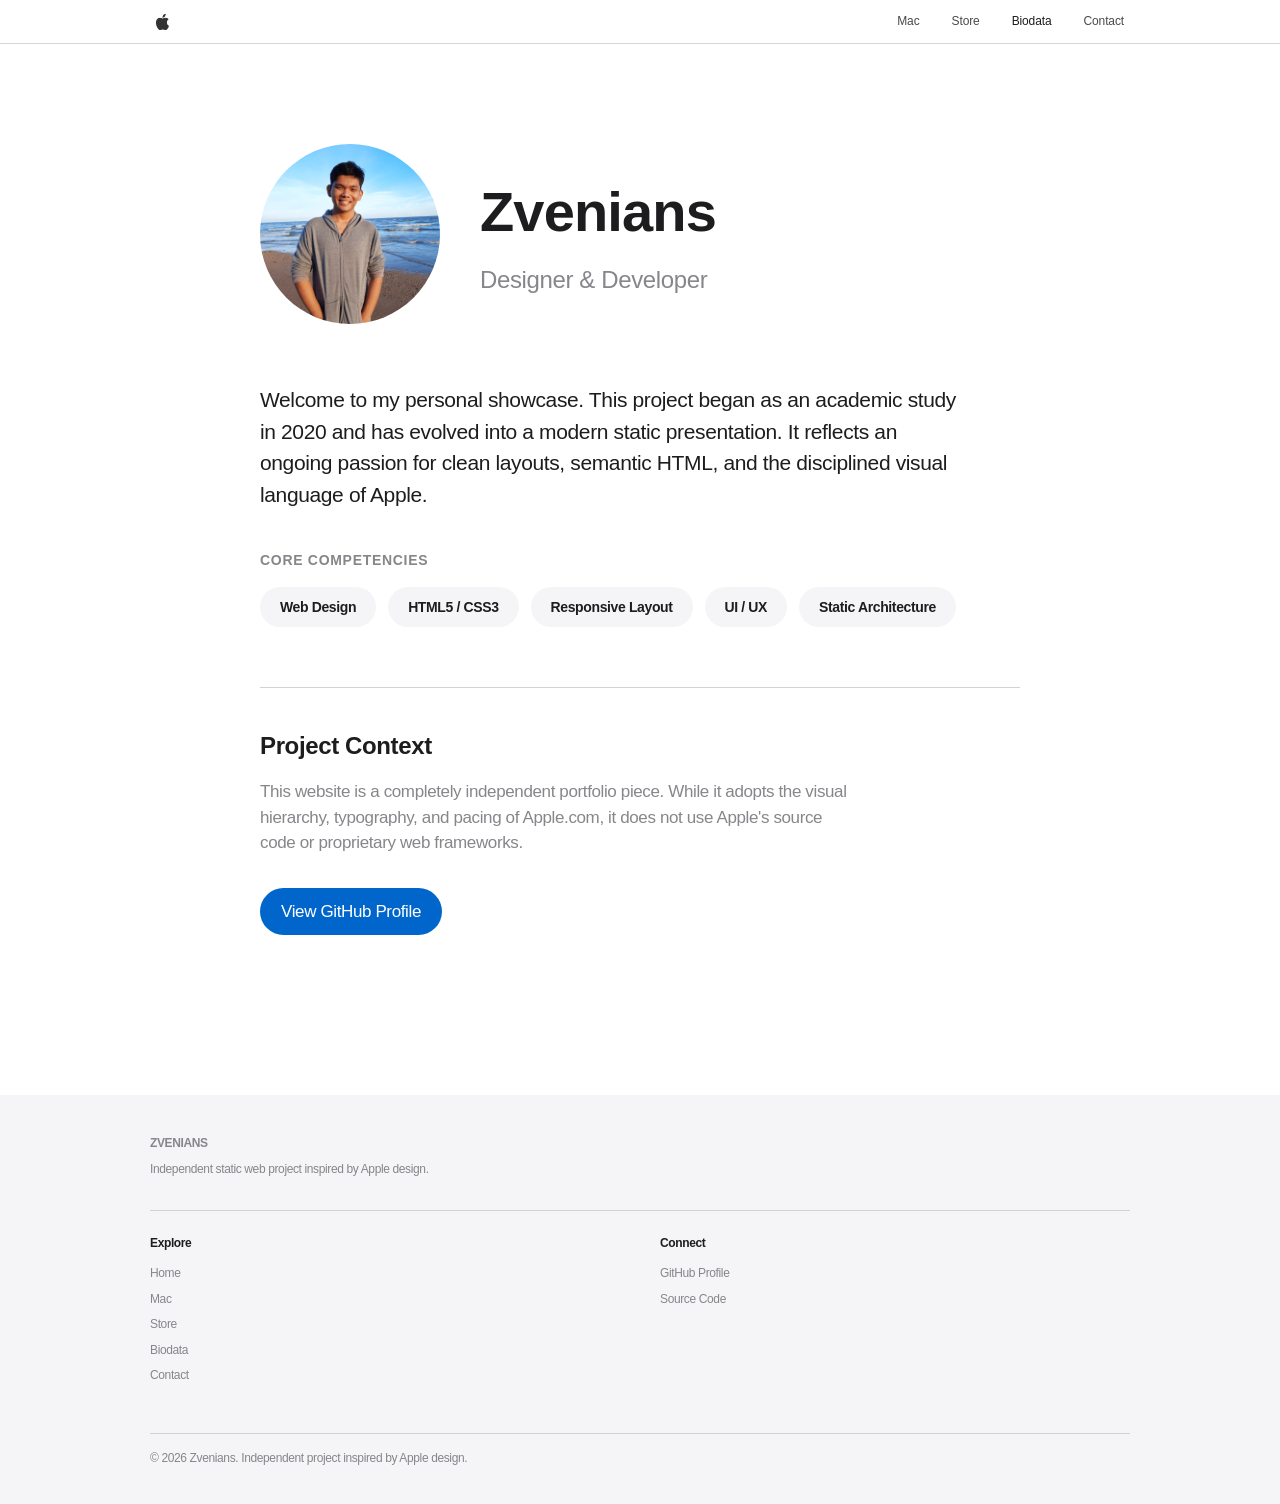
==== commit 44289860: "Ultimate final Art-Direction Pass: Repositioned heroes to strictly avoid text overlaps, optimized la" ====
--- a/biodata.html
+++ b/biodata.html
@@ -4,7 +4,9 @@
     <meta charset="utf-8">
     <meta name="viewport" content="width=device-width, initial-scale=1.0">
     <title>Biodata - Zvenians</title>
+    <meta name="description" content="Zvenians Biodata and Profile. Designer & Developer.">
     <meta name="theme-color" content="#ffffff">
+    <link rel="icon" href="assets/images/applelogo.png">
     <link rel="stylesheet" href="css/styles.css">
 </head>
 <body class="theme-white">
@@ -26,45 +28,65 @@
     </nav>
 
     <main class="profile-section">
-        <img src="assets/images/IMG_4488.JPG" alt="Zvenians Portrait" class="profile-portrait">
+        <div class="profile-header">
+            <img src="assets/images/IMG_4488.JPG" alt="Zvenians Portrait" class="profile-portrait">
+            <div class="profile-title-block">
+                <h1>Zvenians</h1>
+                <p>Designer & Developer</p>
+            </div>
+        </div>
         
-        <h1 class="typography-hero-headline" style="color: #1d1d1f;">Zvenians</h1>
-        <p class="typography-hero-subhead" style="color: var(--text-gray); margin-bottom: 40px;">Designer & Developer</p>
-        
-        <p class="typography-intro" style="font-weight: 400; color: #1d1d1f;">
+        <div class="profile-bio">
             Welcome to my personal showcase. This project began as an academic study in 2020 and has evolved into a modern static presentation. It reflects an ongoing passion for clean layouts, semantic HTML, and the disciplined visual language of Apple.
-        </p>
+        </div>
 
+        <h3 style="font-size: 14px; font-weight: 600; letter-spacing: 0.05em; text-transform: uppercase; color: var(--text-gray); margin-bottom: 16px;">Core Competencies</h3>
         <div class="profile-skills">
             <span class="skill-badge">Web Design</span>
             <span class="skill-badge">HTML5 / CSS3</span>
             <span class="skill-badge">Responsive Layout</span>
-            <span class="skill-badge">UI/UX</span>
+            <span class="skill-badge">UI / UX</span>
+            <span class="skill-badge">Static Architecture</span>
         </div>
 
-        <div style="margin-top: 60px;">
+        <div style="margin-top: 60px; padding-top: 40px; border-top: 1px solid var(--border-light);">
+            <h3 style="font-size: 24px; font-weight: 600; margin-bottom: 16px;">Project Context</h3>
+            <p style="font-size: 17px; color: var(--text-gray); line-height: 1.5; max-width: 600px; margin-bottom: 32px;">
+                This website is a completely independent portfolio piece. While it adopts the visual hierarchy, typography, and pacing of Apple.com, it does not use Apple's source code or proprietary web frameworks.
+            </p>
             <a href="https://github.com/zvenians" class="cta-button" target="_blank" rel="noopener">View GitHub Profile</a>
         </div>
     </main>
 
-    <footer class="global-footer">
-        <div class="global-footer-content">
-            <div style="padding-bottom: 16px;">
-                <p>1. This is an independent personal student project created by Zvenians.</p>
+    <footer class="site-footer">
+        <div class="site-footer-content">
+            <div class="footer-intro">
+                <p><strong>ZVENIANS</strong></p>
+                <p>Independent static web project inspired by Apple design.</p>
             </div>
+            
             <div class="footer-directory">
                 <div class="footer-column">
                     <h3>Explore</h3>
                     <ul>
+                        <li><a href="index.html">Home</a></li>
+                        <li><a href="mac.html">Mac</a></li>
+                        <li><a href="store.html">Store</a></li>
                         <li><a href="biodata.html">Biodata</a></li>
-                        <li><a href="contact_us.html">Contact Us</a></li>
+                        <li><a href="contact_us.html">Contact</a></li>
+                    </ul>
+                </div>
+                <div class="footer-column">
+                    <h3>Connect</h3>
+                    <ul>
                         <li><a href="https://github.com/zvenians" target="_blank" rel="noopener">GitHub Profile</a></li>
+                        <li><a href="https://github.com/zvenians/zvenians.github.io" target="_blank" rel="noopener">Source Code</a></li>
                     </ul>
                 </div>
             </div>
+            
             <div class="footer-bottom">
-                <div>Copyright © 2026 Zvenians. All rights reserved.</div>
-                <div>United States</div>
+                <div>&copy; 2026 Zvenians. Independent project inspired by Apple design.</div>
             </div>
         </div>
     </footer>
--- a/css/styles.css
+++ b/css/styles.css
@@ -126,12 +126,12 @@
   .mobile-nav-toggle { display: block; }
 }
 
-/* Typography */
+/* Typography Hierarchy */
 .typography-hero-headline {
-  font-size: clamp(40px, 6vw, 56px);
+  font-size: clamp(40px, 6vw, 64px);
   line-height: 1.07143;
   font-weight: 600;
-  letter-spacing: -0.005em;
+  letter-spacing: -0.015em;
 }
 
 .typography-hero-subhead {
@@ -140,6 +140,13 @@
   font-weight: 400;
   letter-spacing: 0.007em;
   margin-top: 6px;
+}
+
+.typography-section-title {
+  font-size: clamp(32px, 5vw, 48px);
+  line-height: 1.1;
+  font-weight: 600;
+  letter-spacing: -0.01em;
 }
 
 .typography-eyebrow {
@@ -149,13 +156,15 @@
   text-transform: uppercase;
   margin-bottom: 12px;
   color: var(--text-gray);
+  display: block;
 }
 
 .typography-intro {
-  font-size: clamp(21px, 3vw, 28px);
-  line-height: 1.2;
-  font-weight: 600;
+  font-size: clamp(19px, 3vw, 24px);
+  line-height: 1.4;
+  font-weight: 400;
   letter-spacing: 0;
+  color: var(--text-gray);
 }
 
 /* CTA Links */
@@ -164,7 +173,7 @@
   justify-content: center;
   align-items: center;
   gap: 16px;
-  margin-top: 14px;
+  margin-top: 18px;
 }
 
 .cta-button {
@@ -185,18 +194,28 @@
 
 .cta-button-secondary {
   background-color: transparent;
-  color: var(--apple-blue);
-  border: 1px solid var(--apple-blue);
+  color: var(--text-dark);
+  border: 1px solid var(--text-dark);
 }
 
 .cta-button-secondary:hover {
-  background-color: var(--apple-blue);
-  color: #ffffff;
+  background-color: var(--text-dark);
+  color: var(--bg-white);
+}
+
+.theme-dark .cta-button-secondary {
+  color: var(--text-light);
+  border-color: var(--text-light);
+}
+
+.theme-dark .cta-button-secondary:hover {
+  background-color: var(--text-light);
+  color: var(--text-dark);
 }
 
 .apple-link {
   color: var(--apple-blue);
-  font-size: 21px;
+  font-size: 19px;
   font-weight: 400;
   letter-spacing: 0.011em;
   display: inline-flex;
@@ -209,7 +228,7 @@
 
 .apple-link::after {
   content: '›';
-  font-size: 24px;
+  font-size: 22px;
   margin-left: 6px;
   position: relative;
   top: 1px;
@@ -235,27 +254,61 @@
   color: var(--text-dark);
 }
 
-/* Hero Section */
+/* Layout Modules */
+
+/* 1. Hero Section (Option C: Text top, Image bottom) */
 .hero-section {
   position: relative;
   width: 100%;
-  height: 695px;
+  min-height: 800px;
   display: flex;
   flex-direction: column;
   align-items: center;
+  justify-content: flex-start;
   overflow: hidden;
   margin-bottom: 12px;
 }
 
 .hero-copy {
-  position: relative;
   z-index: 2;
   text-align: center;
-  padding-top: 55px;
-  width: 100%;
+  padding: 80px 20px 40px;
+  width: 100%;
+  max-width: 900px;
 }
 
 .hero-media {
+  width: 100%;
+  max-width: 2560px;
+  height: auto;
+  margin-top: auto;
+  object-fit: contain;
+  object-position: bottom;
+  z-index: 1;
+}
+
+@media (max-width: 768px) {
+  .hero-section { min-height: 600px; }
+  .hero-copy { padding-top: 60px; }
+}
+
+/* 2. Full Bleed Hero (Option D: Text centered over full image with negative space) */
+.hero-bleed {
+  position: relative;
+  width: 100%;
+  height: 700px;
+  display: flex;
+  flex-direction: column;
+  align-items: center;
+  justify-content: flex-start;
+  margin-bottom: 12px;
+  overflow: hidden;
+}
+.hero-bleed .hero-copy {
+  padding-top: 60px;
+  z-index: 2;
+}
+.hero-bleed .hero-media {
   position: absolute;
   top: 0;
   left: 0;
@@ -265,135 +318,244 @@
   object-position: center;
   z-index: 1;
 }
-
-@media (max-width: 768px) {
-  .hero-section { height: 500px; }
-  .hero-copy { padding-top: 40px; }
-}
-
-/* Grid Section */
-.product-grid {
-  display: grid;
-  grid-template-columns: 1fr 1fr;
-  gap: 12px;
+@media (max-width: 768px) {
+  .hero-bleed { height: 500px; }
+}
+
+
+/* 3. Split Section (Option B: 50/50 Desktop) */
+.split-section {
+  display: flex;
   max-width: 2560px;
   margin: 0 auto 12px;
-}
-
-.grid-module {
+  min-height: 600px;
+  overflow: hidden;
+}
+
+.split-copy {
+  flex: 1;
+  display: flex;
+  flex-direction: column;
+  justify-content: center;
+  align-items: center;
+  padding: 80px 20px;
+  text-align: center;
+}
+
+.split-media-container {
+  flex: 1;
+  display: flex;
+  align-items: center;
+  justify-content: center;
   position: relative;
-  height: 580px;
-  display: flex;
-  flex-direction: column;
-  align-items: center;
   overflow: hidden;
 }
 
-.grid-copy {
-  position: relative;
-  z-index: 2;
+.split-media {
+  width: 100%;
+  height: 100%;
+  object-fit: cover;
+  object-position: center;
+}
+
+@media (max-width: 768px) {
+  .split-section { flex-direction: column; }
+  .split-copy { padding: 60px 20px 40px; }
+  .split-media-container { height: 400px; flex: none; }
+}
+
+/* Feature/Editorial Sections */
+.feature-section {
+  padding: 140px 20px;
   text-align: center;
-  padding-top: 40px;
-  width: 100%;
-}
-
-.grid-media {
-  position: absolute;
-  bottom: 0;
-  left: 0;
-  width: 100%;
-  height: 85%;
-  object-fit: contain;
-  object-position: bottom center;
-  z-index: 1;
-}
-
-@media (max-width: 768px) {
-  .product-grid { grid-template-columns: 1fr; }
-  .grid-module { height: 500px; }
-}
-
-/* Story/Feature Section */
-.feature-section {
-  padding: 120px 20px;
-  text-align: center;
-  max-width: 1000px;
-  margin: 0 auto;
-}
-
-.feature-media {
-  width: 100%;
-  border-radius: 24px;
-  margin-top: 60px;
-  box-shadow: 0 20px 40px rgba(0,0,0,0.1);
+  max-width: 1200px;
+  margin: 0 auto;
 }
 
 /* Profile / Biodata Page */
 .profile-section {
-  padding: calc(var(--nav-height) + 120px) 20px 120px;
+  padding: calc(var(--nav-height) + 100px) 20px 120px;
   max-width: 800px;
   margin: 0 auto;
-  text-align: center;
+  text-align: left;
+}
+
+.profile-header {
+  display: flex;
+  align-items: center;
+  gap: 40px;
+  margin-bottom: 60px;
 }
 
 .profile-portrait {
-  width: 240px;
-  height: 240px;
+  width: 180px;
+  height: 180px;
   border-radius: 50%;
   object-fit: cover;
-  margin: 0 auto 40px;
+  flex-shrink: 0;
+}
+
+.profile-title-block h1 {
+  font-size: clamp(40px, 5vw, 56px);
+  font-weight: 600;
+  letter-spacing: -0.015em;
+  margin-bottom: 8px;
+}
+
+.profile-title-block p {
+  font-size: 24px;
+  color: var(--text-gray);
+  font-weight: 400;
+}
+
+.profile-bio {
+  font-size: 21px;
+  line-height: 1.5;
+  color: var(--text-dark);
+  margin-bottom: 40px;
+  max-width: 700px;
 }
 
 .profile-skills {
   display: flex;
-  justify-content: center;
   flex-wrap: wrap;
   gap: 12px;
-  margin-top: 40px;
+  margin-bottom: 60px;
 }
 
 .skill-badge {
-  background-color: var(--bg-white);
-  border: 1px solid var(--border-light);
-  padding: 12px 24px;
+  background-color: var(--bg-light);
+  padding: 10px 20px;
   border-radius: 980px;
   font-size: 14px;
   font-weight: 600;
   color: var(--text-dark);
 }
 
-/* Footer */
-.global-footer {
+@media (max-width: 768px) {
+  .profile-header {
+    flex-direction: column;
+    align-items: flex-start;
+    gap: 24px;
+  }
+}
+
+/* Store Specific */
+.store-header {
+  padding: 80px 20px 40px;
+  max-width: 1200px;
+  margin: 0 auto;
+}
+
+.store-strip {
+  display: flex;
+  gap: 20px;
+  overflow-x: auto;
+  padding: 20px 20px 60px;
+  scroll-snap-type: x mandatory;
+  scrollbar-width: none;
+  max-width: 1400px;
+  margin: 0 auto;
+}
+
+.store-strip::-webkit-scrollbar { display: none; }
+
+.store-card {
+  flex: 0 0 400px;
+  scroll-snap-align: start;
+  background-color: var(--bg-white);
+  border-radius: 24px;
+  padding: 40px;
+  height: 520px;
+  display: flex;
+  flex-direction: column;
+  justify-content: space-between;
+}
+
+.store-card-img {
+  width: 100%;
+  height: 280px;
+  object-fit: cover;
+  border-radius: 16px;
+}
+
+@media (max-width: 768px) {
+  .store-card {
+    flex: 0 0 300px;
+    height: 480px;
+    padding: 30px;
+  }
+  .store-card-img { height: 240px; }
+}
+
+/* Contact Specific */
+.contact-section {
+  padding: calc(var(--nav-height) + 120px) 20px 120px;
+  max-width: 800px;
+  margin: 0 auto;
+  text-align: center;
+}
+
+.contact-grid {
+  display: grid;
+  grid-template-columns: 1fr 1fr;
+  gap: 24px;
+  margin-top: 60px;
+}
+
+.contact-card {
+  background-color: var(--bg-white);
+  border-radius: 24px;
+  padding: 40px;
+  text-align: left;
+}
+
+@media (max-width: 768px) {
+  .contact-grid { grid-template-columns: 1fr; }
+}
+
+/* Zvenians Footer */
+.site-footer {
   background-color: var(--bg-light);
-  color: var(--text-secondary);
+  color: var(--text-gray);
   font-size: 12px;
-  padding: 0 16px;
-}
-
-.global-footer-content {
+  padding: 0 20px;
+  margin-top: 40px;
+}
+
+.site-footer-content {
   max-width: 980px;
   margin: 0 auto;
-  padding: 20px 0;
+  padding: 40px 0 20px;
+}
+
+.footer-intro {
+  padding-bottom: 24px;
+  border-bottom: 1px solid var(--border-light);
+  margin-bottom: 24px;
+}
+
+.footer-intro p {
+  margin-bottom: 8px;
 }
 
 .footer-directory {
   display: flex;
   flex-wrap: wrap;
-  padding-top: 20px;
-  border-top: 1px solid var(--border-light);
+  gap: 40px;
+  margin-bottom: 40px;
 }
 
 .footer-column {
-  flex: 1 1 20%;
-  min-width: 150px;
-  margin-bottom: 20px;
+  flex: 1;
+  min-width: 200px;
 }
 
 .footer-column h3 {
   font-size: 12px;
   font-weight: 600;
   color: var(--text-dark);
-  margin-bottom: 8px;
+  margin-bottom: 12px;
 }
 
 .footer-column ul {
@@ -401,16 +563,17 @@
 }
 
 .footer-column ul li {
-  margin-bottom: 6px;
+  margin-bottom: 8px;
 }
 
 .footer-column a {
-  color: var(--text-secondary);
+  color: var(--text-gray);
+  transition: color 0.2s;
 }
 
 .footer-column a:hover {
+  color: var(--text-dark);
   text-decoration: underline;
-  color: var(--text-dark);
 }
 
 .footer-bottom {
@@ -423,67 +586,7 @@
   gap: 16px;
 }
 
-.footer-legal-links {
-  display: flex;
-  gap: 16px;
-  flex-wrap: wrap;
-}
-
-.footer-legal-links a {
-  color: var(--text-secondary);
-}
-
-.footer-legal-links a:hover {
-  text-decoration: underline;
-  color: var(--text-dark);
-}
-
-/* Store Specific */
-.store-strip {
-  display: flex;
-  gap: 20px;
-  overflow-x: auto;
-  padding: 40px 20px;
-  scroll-snap-type: x mandatory;
-  scrollbar-width: none;
-  max-width: 1000px;
-  margin: 0 auto;
-}
-
-.store-strip::-webkit-scrollbar { display: none; }
-
-.store-strip-item {
-  flex: 0 0 160px;
-  scroll-snap-align: start;
-  text-align: center;
-}
-
-.store-strip-item img {
-  width: 120px;
-  height: 120px;
-  object-fit: contain;
-  margin: 0 auto 12px;
-}
-
-.store-strip-item h3 {
-  font-size: 14px;
-  font-weight: 600;
-  color: var(--text-dark);
-}
-
-/* Contact Specific */
-.contact-section {
-  padding: calc(var(--nav-height) + 120px) 20px 120px;
-  max-width: 600px;
-  margin: 0 auto;
-  text-align: center;
-}
-
-.contact-card {
-  background-color: var(--bg-white);
-  border-radius: 18px;
-  padding: 40px;
-  text-align: left;
-  margin-top: 40px;
-  box-shadow: 0 4px 24px rgba(0,0,0,0.04);
-}
+@media (max-width: 768px) {
+  .footer-directory { gap: 24px; flex-direction: column; }
+  .footer-bottom { flex-direction: column; align-items: flex-start; }
+}
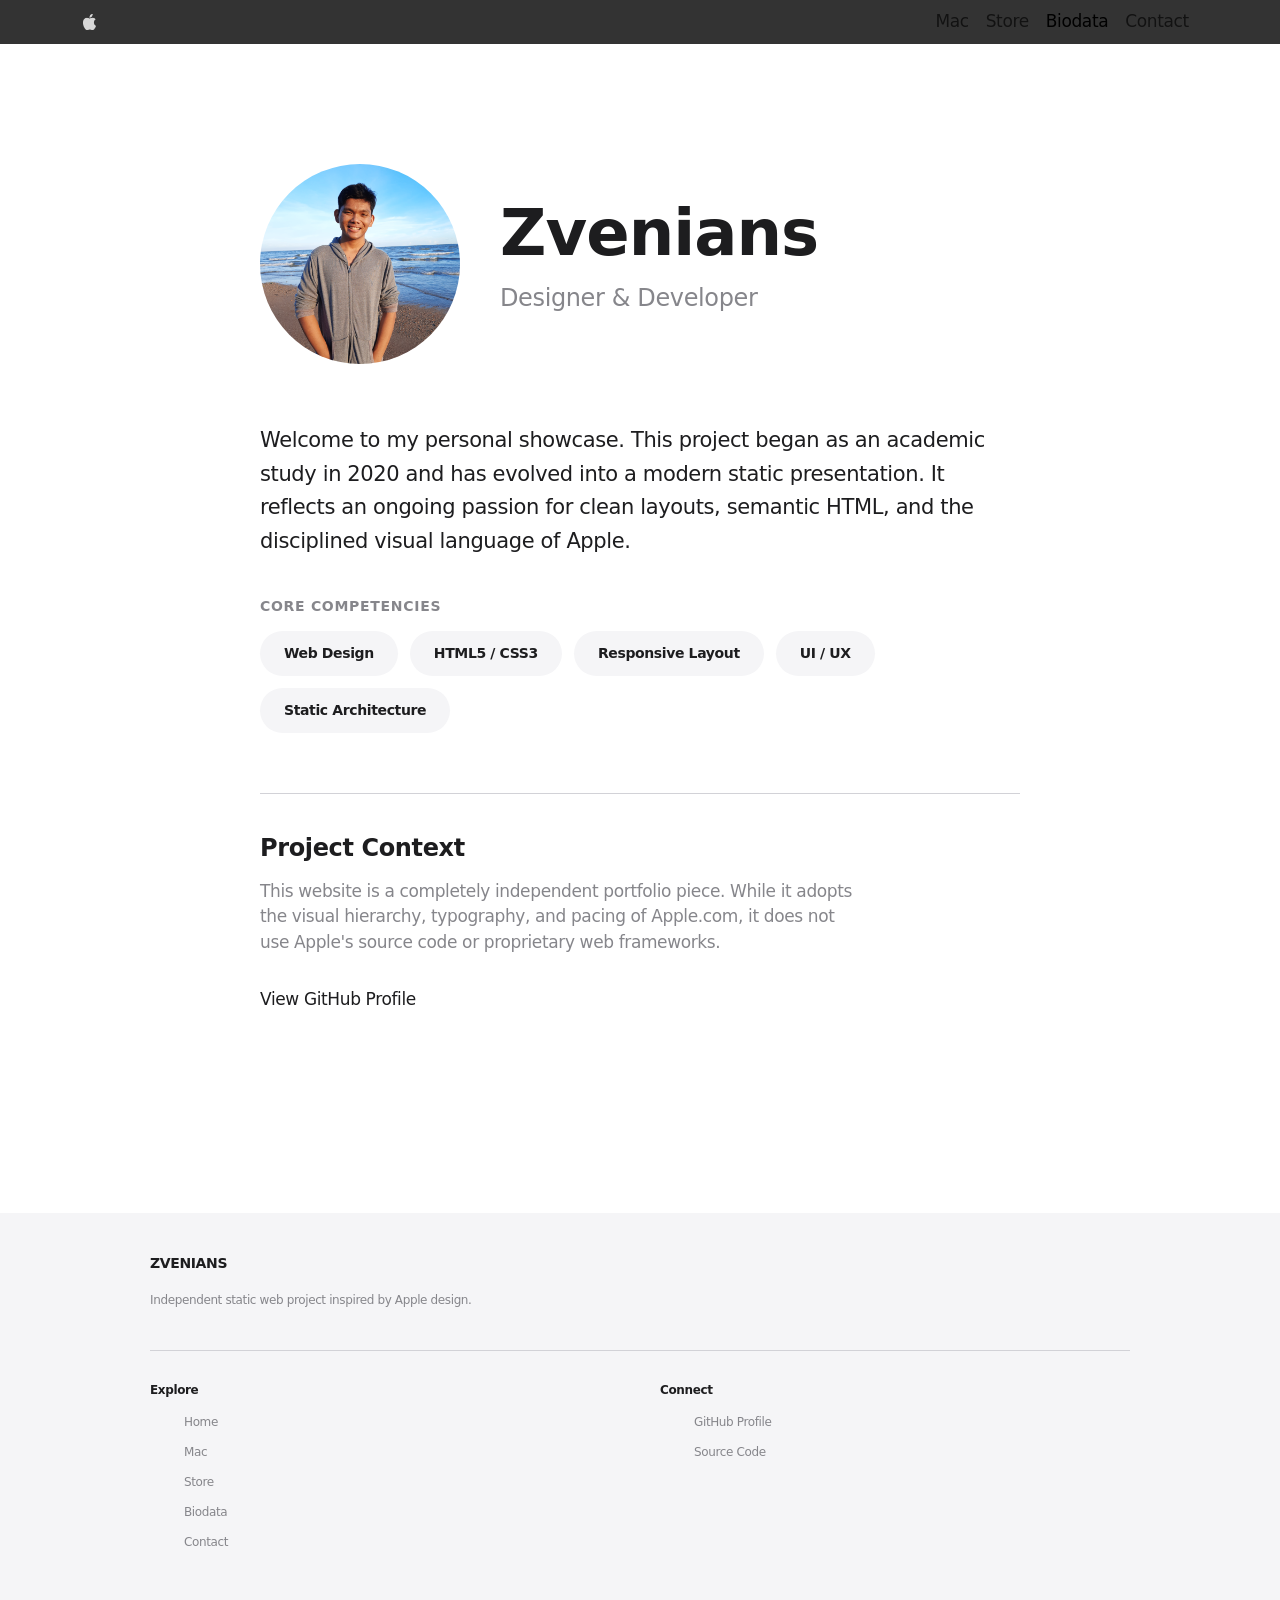
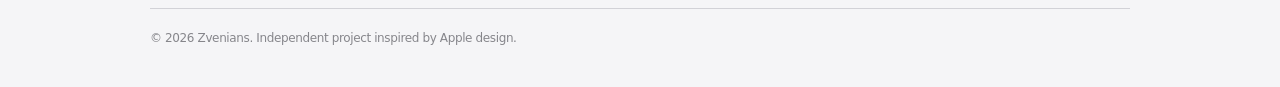
==== commit c8417606: "Modernize Apple-inspired UI with Bootstrap 5.3.8" ====
--- a/biodata.html
+++ b/biodata.html
@@ -7,22 +7,25 @@
     <meta name="description" content="Zvenians Biodata and Profile. Designer & Developer.">
     <meta name="theme-color" content="#ffffff">
     <link rel="icon" href="assets/images/applelogo.png">
+    <link href="https://cdn.jsdelivr.net/npm/bootstrap@5.3.8/dist/css/bootstrap.min.css" rel="stylesheet" integrity="sha384-sRIl4kxILFvY47J16cr9ZwB07vP4J8+LH7qKQnuqkuIAvNWLzeN8tE5YBujZqJLB" crossorigin="anonymous">
     <link rel="stylesheet" href="css/styles.css">
 </head>
 <body class="theme-white">
-    <nav class="global-nav" style="background-color: rgba(255, 255, 255, 0.8); border-bottom: 1px solid rgba(0,0,0,0.16);">
-        <div class="global-nav-content">
+    <nav class="navbar navbar-expand-lg global-nav nav-light" aria-label="Primary navigation">
+        <div class="container-xl">
             <a href="index.html" class="global-nav-brand" aria-label="Home">
-                <img src="assets/images/applelogo.png" alt="Apple Logo" style="filter: brightness(0);">
+                <img src="assets/images/applelogo.png" alt="Apple Logo">
             </a>
-            <button class="mobile-nav-toggle" aria-label="Toggle navigation" style="color: #1d1d1f;">
-                <svg viewBox="0 0 24 24"><path d="M3 18h18v-2H3v2zm0-5h18v-2H3v2zm0-7v2h18V6H3z"/></svg>
+            <button class="navbar-toggler" type="button" data-bs-toggle="collapse" data-bs-target="#primaryNav" aria-controls="primaryNav" aria-expanded="false" aria-label="Toggle navigation">
+                <span class="nav-menu-icon"></span>
             </button>
-            <div class="global-nav-links">
-                <a href="mac.html" style="color: #1d1d1f;">Mac</a>
-                <a href="store.html" style="color: #1d1d1f;">Store</a>
-                <a href="biodata.html" style="color: #1d1d1f; opacity: 1;">Biodata</a>
-                <a href="contact_us.html" style="color: #1d1d1f;">Contact</a>
+            <div class="collapse navbar-collapse justify-content-end" id="primaryNav">
+                <div class="navbar-nav align-items-lg-center">
+                    <a class="nav-link" href="mac.html">Mac</a>
+                    <a class="nav-link" href="store.html">Store</a>
+                    <a class="nav-link active" aria-current="page" href="biodata.html">Biodata</a>
+                    <a class="nav-link" href="contact_us.html">Contact</a>
+                </div>
             </div>
         </div>
     </nav>
@@ -90,6 +93,6 @@
             </div>
         </div>
     </footer>
-    <script src="js/script.js"></script>
+    <script src="https://cdn.jsdelivr.net/npm/bootstrap@5.3.8/dist/js/bootstrap.bundle.min.js" integrity="sha384-FKyoEForCGlyvwx9Hj09JcYn3nv7wiPVlz7YYwJrWVcXK/BmnVDxM+D2scQbITxI" crossorigin="anonymous"></script>
 </body>
-</html>+</html>
--- a/css/styles.css
+++ b/css/styles.css
@@ -8,9 +8,7 @@
   --text-dark: #1d1d1f;
   --text-light: #f5f5f7;
   --text-gray: #86868b;
-  --text-gray-dark: #a1a1a6;
   --border-light: #d2d2d7;
-  --border-dark: #424245;
 
   --font-family: -apple-system, BlinkMacSystemFont, "SF Pro Display", "SF Pro Text", "Helvetica Neue", Helvetica, Arial, sans-serif;
 }
@@ -61,7 +59,6 @@
   -webkit-backdrop-filter: saturate(180%) blur(20px);
   z-index: 9999;
 }
-
 .global-nav-content {
   max-width: 1000px;
   margin: 0 auto;
@@ -71,7 +68,6 @@
   justify-content: space-between;
   align-items: center;
 }
-
 .global-nav-brand img {
   height: 16px;
   width: auto;
@@ -80,18 +76,15 @@
   opacity: 0.8;
   transition: opacity 0.3s;
 }
-
 .global-nav-brand:hover img {
   opacity: 1;
 }
-
 .global-nav-links {
   display: flex;
   gap: 32px;
   align-items: center;
   height: 100%;
 }
-
 .global-nav-links a {
   color: #f5f5f7;
   font-size: 12px;
@@ -100,11 +93,9 @@
   opacity: 0.8;
   transition: opacity 0.3s;
 }
-
 .global-nav-links a:hover {
   opacity: 1;
 }
-
 .mobile-nav-toggle {
   display: none;
   background: none;
@@ -114,13 +105,11 @@
   cursor: pointer;
   opacity: 0.8;
 }
-
 .mobile-nav-toggle svg {
   width: 16px;
   height: 16px;
   fill: currentColor;
 }
-
 @media (max-width: 768px) {
   .global-nav-links { display: none; }
   .mobile-nav-toggle { display: block; }
@@ -128,23 +117,23 @@
 
 /* Typography Hierarchy */
 .typography-hero-headline {
-  font-size: clamp(40px, 6vw, 64px);
-  line-height: 1.07143;
+  font-size: clamp(48px, 6vw, 72px);
+  line-height: 1.05;
   font-weight: 600;
   letter-spacing: -0.015em;
 }
 
 .typography-hero-subhead {
   font-size: clamp(21px, 3vw, 28px);
-  line-height: 1.14286;
+  line-height: 1.15;
   font-weight: 400;
   letter-spacing: 0.007em;
-  margin-top: 6px;
+  margin-top: 12px;
 }
 
 .typography-section-title {
-  font-size: clamp(32px, 5vw, 48px);
-  line-height: 1.1;
+  font-size: clamp(36px, 5vw, 56px);
+  line-height: 1.05;
   font-weight: 600;
   letter-spacing: -0.01em;
 }
@@ -173,46 +162,8 @@
   justify-content: center;
   align-items: center;
   gap: 16px;
-  margin-top: 18px;
-}
-
-.cta-button {
-  display: inline-block;
-  background-color: var(--apple-blue);
-  color: #ffffff;
-  font-size: 17px;
-  font-weight: 400;
-  letter-spacing: -0.022em;
-  padding: 11px 21px;
-  border-radius: 980px;
-  transition: background-color 0.2s;
-}
-
-.cta-button:hover {
-  background-color: var(--apple-blue-hover);
-}
-
-.cta-button-secondary {
-  background-color: transparent;
-  color: var(--text-dark);
-  border: 1px solid var(--text-dark);
-}
-
-.cta-button-secondary:hover {
-  background-color: var(--text-dark);
-  color: var(--bg-white);
-}
-
-.theme-dark .cta-button-secondary {
-  color: var(--text-light);
-  border-color: var(--text-light);
-}
-
-.theme-dark .cta-button-secondary:hover {
-  background-color: var(--text-light);
-  color: var(--text-dark);
-}
-
+  margin-top: 24px;
+}
 .apple-link {
   color: var(--apple-blue);
   font-size: 19px;
@@ -221,11 +172,9 @@
   display: inline-flex;
   align-items: center;
 }
-
 .apple-link:hover {
   text-decoration: underline;
 }
-
 .apple-link::after {
   content: '›';
   font-size: 22px;
@@ -233,82 +182,113 @@
   position: relative;
   top: 1px;
 }
+.apple-link-large {
+  font-size: 21px;
+}
 
 /* Themes */
 .theme-dark {
   background-color: var(--bg-dark);
   color: var(--text-light);
 }
-
 .theme-dark .typography-hero-subhead {
   color: var(--text-light);
 }
-
 .theme-light {
   background-color: var(--bg-light);
   color: var(--text-dark);
 }
-
 .theme-white {
   background-color: var(--bg-white);
   color: var(--text-dark);
 }
 
-/* Layout Modules */
-
-/* 1. Hero Section (Option C: Text top, Image bottom) */
-.hero-section {
+/* NEW COMPOSITION: Hero Split (Guarantees no text collision) */
+.hero-split {
+  display: flex;
+  flex-direction: row;
+  align-items: stretch;
+  min-height: 85vh;
+  margin-bottom: 12px;
+  overflow: hidden;
+}
+.hero-split-copy {
+  flex: 1;
+  display: flex;
+  flex-direction: column;
+  justify-content: center;
+  align-items: center;
+  padding: 80px 40px;
+  text-align: center;
+  z-index: 2;
+}
+.hero-split-media {
+  flex: 1.2;
   position: relative;
-  width: 100%;
-  min-height: 800px;
+  background-color: var(--bg-dark);
+}
+.hero-split-media img {
+  position: absolute;
+  top: 0;
+  left: 0;
+  width: 100%;
+  height: 100%;
+  object-fit: cover;
+  object-position: center;
+}
+.hero-split.reversed {
+  flex-direction: row-reverse;
+}
+@media (max-width: 1024px) {
+  .hero-split, .hero-split.reversed { flex-direction: column; min-height: auto; }
+  .hero-split-media { height: 60vh; min-height: 400px; flex: none; width: 100%; }
+  .hero-split-copy { padding: 60px 20px; }
+}
+
+/* NEW COMPOSITION: Text Isolated Above Image (Option C) */
+.hero-isolated {
   display: flex;
   flex-direction: column;
   align-items: center;
-  justify-content: flex-start;
+  padding-top: 100px;
+  margin-bottom: 12px;
+}
+.hero-isolated-copy {
+  text-align: center;
+  padding: 0 20px;
+  max-width: 800px;
+  margin-bottom: 60px;
+}
+.hero-isolated-media {
+  width: 100%;
+  max-width: 1200px;
+  border-radius: 24px;
   overflow: hidden;
-  margin-bottom: 12px;
-}
-
-.hero-copy {
-  z-index: 2;
-  text-align: center;
-  padding: 80px 20px 40px;
-  width: 100%;
-  max-width: 900px;
-}
-
-.hero-media {
-  width: 100%;
-  max-width: 2560px;
+  margin: 0 auto;
+}
+.hero-isolated-media img {
+  width: 100%;
   height: auto;
-  margin-top: auto;
-  object-fit: contain;
-  object-position: bottom;
-  z-index: 1;
-}
-
+  display: block;
+}
 @media (max-width: 768px) {
-  .hero-section { min-height: 600px; }
-  .hero-copy { padding-top: 60px; }
-}
-
-/* 2. Full Bleed Hero (Option D: Text centered over full image with negative space) */
+  .hero-isolated-media { border-radius: 0; }
+}
+
+/* NEW COMPOSITION: Full Bleed with Glass Overlay (Option D) */
 .hero-bleed {
   position: relative;
   width: 100%;
-  height: 700px;
+  height: 85vh;
+  min-height: 600px;
   display: flex;
   flex-direction: column;
   align-items: center;
-  justify-content: flex-start;
+  justify-content: center;
   margin-bottom: 12px;
   overflow: hidden;
 }
-.hero-bleed .hero-copy {
-  padding-top: 60px;
-  z-index: 2;
-}
-.hero-bleed .hero-media {
+.hero-bleed-media {
   position: absolute;
   top: 0;
   left: 0;
@@ -318,120 +298,76 @@
   object-position: center;
   z-index: 1;
 }
-@media (max-width: 768px) {
-  .hero-bleed { height: 500px; }
-}
-
-
-/* 3. Split Section (Option B: 50/50 Desktop) */
-.split-section {
-  display: flex;
-  max-width: 2560px;
-  margin: 0 auto 12px;
-  min-height: 600px;
-  overflow: hidden;
-}
-
-.split-copy {
-  flex: 1;
-  display: flex;
-  flex-direction: column;
-  justify-content: center;
-  align-items: center;
-  padding: 80px 20px;
+.hero-bleed-overlay {
+  z-index: 2;
   text-align: center;
-}
-
-.split-media-container {
-  flex: 1;
-  display: flex;
-  align-items: center;
-  justify-content: center;
-  position: relative;
-  overflow: hidden;
-}
-
-.split-media {
-  width: 100%;
-  height: 100%;
-  object-fit: cover;
-  object-position: center;
-}
-
-@media (max-width: 768px) {
-  .split-section { flex-direction: column; }
-  .split-copy { padding: 60px 20px 40px; }
-  .split-media-container { height: 400px; flex: none; }
+  padding: 40px;
+  background: rgba(0,0,0,0.4);
+  backdrop-filter: blur(10px);
+  -webkit-backdrop-filter: blur(10px);
+  border-radius: 24px;
+  max-width: 800px;
+  margin: 0 20px;
 }
 
 /* Feature/Editorial Sections */
 .feature-section {
-  padding: 140px 20px;
+  padding: 160px 20px;
   text-align: center;
-  max-width: 1200px;
+  max-width: 1000px;
   margin: 0 auto;
 }
 
 /* Profile / Biodata Page */
 .profile-section {
-  padding: calc(var(--nav-height) + 100px) 20px 120px;
+  padding: calc(var(--nav-height) + 120px) 20px 120px;
   max-width: 800px;
   margin: 0 auto;
-  text-align: left;
-}
-
+}
 .profile-header {
   display: flex;
   align-items: center;
   gap: 40px;
   margin-bottom: 60px;
 }
-
 .profile-portrait {
-  width: 180px;
-  height: 180px;
+  width: 200px;
+  height: 200px;
   border-radius: 50%;
   object-fit: cover;
   flex-shrink: 0;
 }
-
 .profile-title-block h1 {
-  font-size: clamp(40px, 5vw, 56px);
+  font-size: clamp(48px, 6vw, 64px);
   font-weight: 600;
   letter-spacing: -0.015em;
   margin-bottom: 8px;
 }
-
 .profile-title-block p {
   font-size: 24px;
   color: var(--text-gray);
   font-weight: 400;
 }
-
 .profile-bio {
   font-size: 21px;
-  line-height: 1.5;
+  line-height: 1.6;
   color: var(--text-dark);
   margin-bottom: 40px;
-  max-width: 700px;
-}
-
+}
 .profile-skills {
   display: flex;
   flex-wrap: wrap;
   gap: 12px;
   margin-bottom: 60px;
 }
-
 .skill-badge {
   background-color: var(--bg-light);
-  padding: 10px 20px;
+  padding: 12px 24px;
   border-radius: 980px;
   font-size: 14px;
   font-weight: 600;
   color: var(--text-dark);
 }
-
 @media (max-width: 768px) {
   .profile-header {
     flex-direction: column;
@@ -442,14 +378,13 @@
 
 /* Store Specific */
 .store-header {
-  padding: 80px 20px 40px;
+  padding: 120px 20px 60px;
   max-width: 1200px;
   margin: 0 auto;
 }
-
 .store-strip {
   display: flex;
-  gap: 20px;
+  gap: 24px;
   overflow-x: auto;
   padding: 20px 20px 60px;
   scroll-snap-type: x mandatory;
@@ -457,59 +392,62 @@
   max-width: 1400px;
   margin: 0 auto;
 }
-
 .store-strip::-webkit-scrollbar { display: none; }
-
-.store-card {
-  flex: 0 0 400px;
+.store-tile {
+  flex: 0 0 420px;
   scroll-snap-align: start;
   background-color: var(--bg-white);
   border-radius: 24px;
+  height: 520px;
+  display: flex;
+  flex-direction: column;
+  position: relative;
+  overflow: hidden;
+}
+.store-tile-copy {
+  position: absolute;
+  top: 0;
+  left: 0;
+  width: 100%;
   padding: 40px;
-  height: 520px;
-  display: flex;
-  flex-direction: column;
-  justify-content: space-between;
-}
-
-.store-card-img {
-  width: 100%;
-  height: 280px;
+  z-index: 2;
+  text-align: left;
+}
+.store-tile-media {
+  position: absolute;
+  top: 0;
+  left: 0;
+  width: 100%;
+  height: 100%;
   object-fit: cover;
-  border-radius: 16px;
-}
-
+  z-index: 1;
+}
 @media (max-width: 768px) {
-  .store-card {
-    flex: 0 0 300px;
-    height: 480px;
-    padding: 30px;
-  }
-  .store-card-img { height: 240px; }
+  .store-tile { flex: 0 0 320px; height: 480px; }
+  .store-tile-copy { padding: 30px; }
 }
 
 /* Contact Specific */
 .contact-section {
   padding: calc(var(--nav-height) + 120px) 20px 120px;
-  max-width: 800px;
-  margin: 0 auto;
-  text-align: center;
-}
-
+  max-width: 900px;
+  margin: 0 auto;
+}
 .contact-grid {
   display: grid;
   grid-template-columns: 1fr 1fr;
-  gap: 24px;
+  gap: 32px;
   margin-top: 60px;
 }
-
 .contact-card {
   background-color: var(--bg-white);
   border-radius: 24px;
-  padding: 40px;
-  text-align: left;
-}
-
+  padding: 60px 40px;
+  display: flex;
+  flex-direction: column;
+  justify-content: space-between;
+  min-height: 300px;
+}
 @media (max-width: 768px) {
   .contact-grid { grid-template-columns: 1fr; }
 }
@@ -520,73 +458,60 @@
   color: var(--text-gray);
   font-size: 12px;
   padding: 0 20px;
-  margin-top: 40px;
-}
-
+  margin-top: 80px;
+}
 .site-footer-content {
   max-width: 980px;
   margin: 0 auto;
   padding: 40px 0 20px;
 }
-
 .footer-intro {
   padding-bottom: 24px;
   border-bottom: 1px solid var(--border-light);
-  margin-bottom: 24px;
-}
-
-.footer-intro p {
-  margin-bottom: 8px;
-}
-
+  margin-bottom: 32px;
+}
+.footer-intro strong {
+  color: var(--text-dark);
+  font-size: 14px;
+}
 .footer-directory {
   display: flex;
   flex-wrap: wrap;
   gap: 40px;
   margin-bottom: 40px;
 }
-
 .footer-column {
   flex: 1;
   min-width: 200px;
 }
-
 .footer-column h3 {
   font-size: 12px;
   font-weight: 600;
   color: var(--text-dark);
-  margin-bottom: 12px;
-}
-
+  margin-bottom: 16px;
+}
 .footer-column ul {
   list-style: none;
 }
-
 .footer-column ul li {
-  margin-bottom: 8px;
-}
-
+  margin-bottom: 12px;
+}
 .footer-column a {
   color: var(--text-gray);
   transition: color 0.2s;
 }
-
 .footer-column a:hover {
   color: var(--text-dark);
   text-decoration: underline;
 }
-
 .footer-bottom {
   border-top: 1px solid var(--border-light);
-  padding: 16px 0;
+  padding: 20px 0;
   display: flex;
   justify-content: space-between;
   align-items: center;
-  flex-wrap: wrap;
-  gap: 16px;
-}
-
+}
 @media (max-width: 768px) {
-  .footer-directory { gap: 24px; flex-direction: column; }
-  .footer-bottom { flex-direction: column; align-items: flex-start; }
-}
+  .footer-directory { flex-direction: column; gap: 32px; }
+  .footer-bottom { flex-direction: column; align-items: flex-start; gap: 12px; }
+}
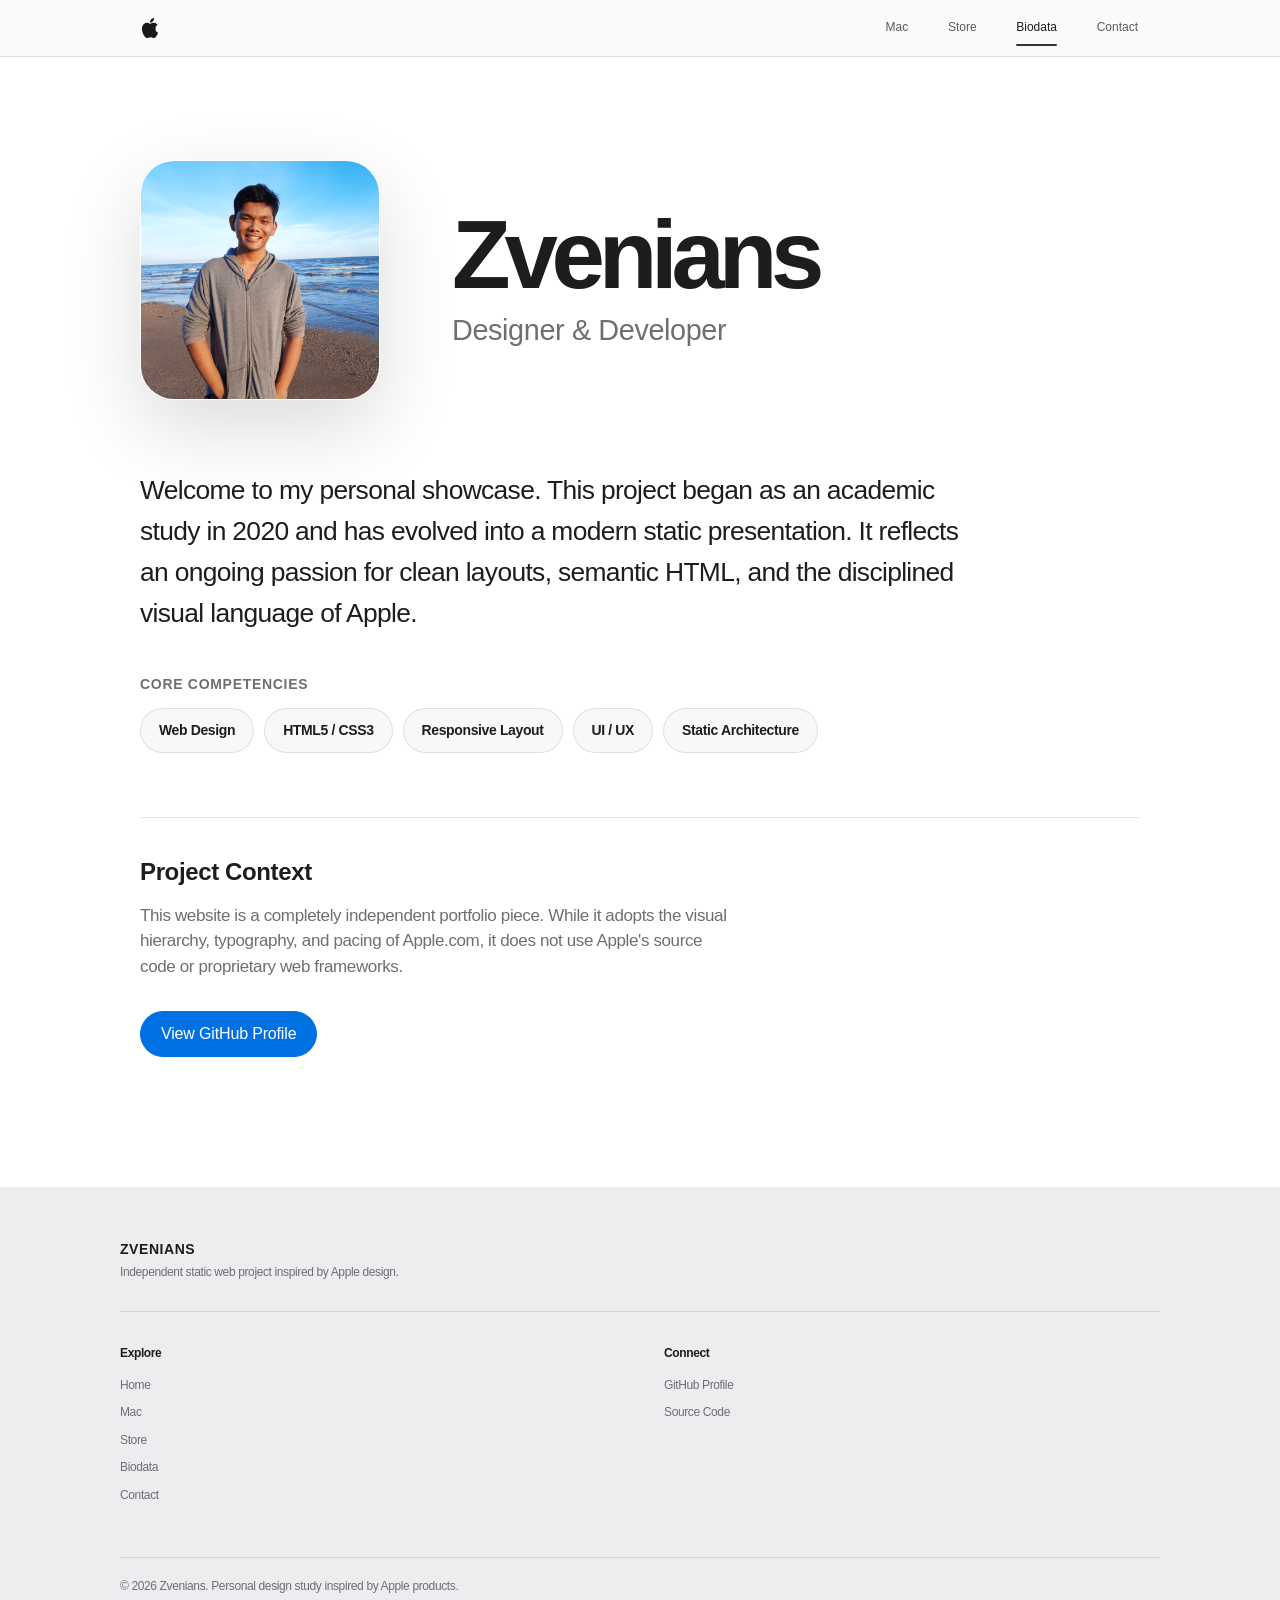
==== commit 19978199: "docs: clarify educational portfolio wording and navigation labels" ====
--- a/biodata.html
+++ b/biodata.html
@@ -89,7 +89,7 @@
             </div>
             
             <div class="footer-bottom">
-                <div>&copy; 2026 Zvenians. Independent project inspired by Apple design.</div>
+                <div>&copy; 2026 Zvenians. Personal design study inspired by Apple products.</div>
             </div>
         </div>
     </footer>
--- a/css/styles.css
+++ b/css/styles.css
@@ -1,517 +1,460 @@
 :root {
-  --nav-height: 44px;
-  --apple-blue: #0066cc;
+  --nav-height: 56px;
+  --apple-blue: #0071e3;
   --apple-blue-hover: #0077ed;
-  --bg-dark: #000000;
+  --bg-dark: #000;
   --bg-light: #f5f5f7;
-  --bg-white: #ffffff;
+  --bg-white: #fff;
   --text-dark: #1d1d1f;
   --text-light: #f5f5f7;
-  --text-gray: #86868b;
-  --border-light: #d2d2d7;
-
-  --font-family: -apple-system, BlinkMacSystemFont, "SF Pro Display", "SF Pro Text", "Helvetica Neue", Helvetica, Arial, sans-serif;
-}
-
-*, *::before, *::after {
-  box-sizing: border-box;
+  --text-gray: #6e6e73;
+  --border-light: rgba(0, 0, 0, 0.1);
+  --shadow-sm: 0 12px 32px rgba(0, 0, 0, 0.06);
+  --shadow-lg: 0 28px 80px rgba(0, 0, 0, 0.14);
+  --radius-lg: 34px;
+  --radius-md: 24px;
+  --font-family: -apple-system, BlinkMacSystemFont, "SF Pro Display", "SF Pro Text", "Helvetica Neue", Arial, sans-serif;
+}
+
+*, *::before, *::after { box-sizing: border-box; }
+html { scroll-behavior: smooth; background: var(--bg-light); }
+body {
+  min-width: 320px;
   margin: 0;
-  padding: 0;
-}
-
-html {
+  overflow-x: hidden;
+  background: var(--bg-light);
+  color: var(--text-dark);
   font-family: var(--font-family);
   font-size: 17px;
   line-height: 1.47059;
   letter-spacing: -0.022em;
-  font-weight: 400;
   -webkit-font-smoothing: antialiased;
   -moz-osx-font-smoothing: grayscale;
-  background-color: var(--bg-dark);
-}
-
-body {
-  background-color: var(--bg-light);
-  color: var(--text-dark);
-  overflow-x: hidden;
-}
-
-a {
-  text-decoration: none;
-  color: inherit;
-}
-
-img {
-  max-width: 100%;
-  height: auto;
-  display: block;
-}
-
-/* Nav */
+}
+body::selection { background: rgba(0, 113, 227, 0.18); }
+a { color: inherit; text-decoration: none; }
+img { display: block; max-width: 100%; height: auto; }
+main { padding-top: var(--nav-height); }
+
+/* Bootstrap navigation, tuned to Apple's compact rhythm */
 .global-nav {
   position: fixed;
-  top: 0;
-  left: 0;
-  width: 100%;
-  height: var(--nav-height);
-  background-color: rgba(0, 0, 0, 0.8);
-  backdrop-filter: saturate(180%) blur(20px);
-  -webkit-backdrop-filter: saturate(180%) blur(20px);
-  z-index: 9999;
-}
-.global-nav-content {
-  max-width: 1000px;
-  margin: 0 auto;
-  padding: 0 16px;
-  height: 100%;
-  display: flex;
-  justify-content: space-between;
-  align-items: center;
-}
+  inset: 0 0 auto;
+  z-index: 1030;
+  min-height: var(--nav-height);
+  padding: 0;
+  border-bottom: 1px solid rgba(255, 255, 255, 0.08);
+  background: rgba(22, 22, 23, 0.86);
+  backdrop-filter: saturate(180%) blur(22px);
+  -webkit-backdrop-filter: saturate(180%) blur(22px);
+}
+.global-nav.nav-light { border-bottom-color: var(--border-light); background: rgba(250, 250, 252, 0.86); }
+.global-nav .container-xl { min-height: var(--nav-height); max-width: 1040px; padding-inline: 22px; }
+.global-nav-brand { display: inline-flex; align-items: center; padding: 0.75rem 0; }
 .global-nav-brand img {
-  height: 16px;
-  width: auto;
-  display: block;
+  width: 16px;
+  height: 20px;
+  object-fit: contain;
   filter: brightness(0) invert(1);
-  opacity: 0.8;
-  transition: opacity 0.3s;
-}
-.global-nav-brand:hover img {
-  opacity: 1;
-}
-.global-nav-links {
-  display: flex;
-  gap: 32px;
-  align-items: center;
-  height: 100%;
-}
-.global-nav-links a {
-  color: #f5f5f7;
+  opacity: 0.9;
+  transition: opacity 180ms ease, transform 180ms ease;
+}
+.nav-light .global-nav-brand img { filter: brightness(0); }
+.global-nav-brand:hover img { opacity: 1; transform: translateY(-1px); }
+.global-nav .navbar-nav { gap: clamp(1rem, 3.1vw, 2.55rem); }
+.global-nav .nav-link {
+  position: relative;
+  padding: 1.1rem 0 !important;
+  color: rgba(245, 245, 247, 0.78);
   font-size: 12px;
   font-weight: 400;
-  letter-spacing: -0.01em;
-  opacity: 0.8;
-  transition: opacity 0.3s;
-}
-.global-nav-links a:hover {
-  opacity: 1;
-}
-.mobile-nav-toggle {
-  display: none;
-  background: none;
-  border: none;
-  color: #f5f5f7;
-  padding: 8px;
-  cursor: pointer;
-  opacity: 0.8;
-}
-.mobile-nav-toggle svg {
+  letter-spacing: 0;
+  transition: color 180ms ease;
+}
+.nav-light .nav-link { color: rgba(29, 29, 31, 0.72); }
+.global-nav .nav-link::after {
+  position: absolute;
+  right: 0;
+  bottom: 8px;
+  left: 0;
+  height: 2px;
+  border-radius: 2px;
+  background: currentColor;
+  content: "";
+  opacity: 0;
+  transform: scaleX(0.4);
+  transition: opacity 180ms ease, transform 180ms ease;
+}
+.global-nav .nav-link:hover, .global-nav .nav-link.active { color: #fff; }
+.nav-light .nav-link:hover, .nav-light .nav-link.active { color: var(--text-dark); }
+.global-nav .nav-link.active::after { opacity: 0.9; transform: scaleX(1); }
+.global-nav .navbar-toggler { width: 38px; height: 38px; padding: 0; border: 0; border-radius: 50%; box-shadow: none; }
+.nav-menu-icon, .nav-menu-icon::before, .nav-menu-icon::after {
+  display: block;
   width: 16px;
-  height: 16px;
-  fill: currentColor;
-}
-@media (max-width: 768px) {
-  .global-nav-links { display: none; }
-  .mobile-nav-toggle { display: block; }
-}
-
-/* Typography Hierarchy */
+  height: 1px;
+  margin: auto;
+  background: #f5f5f7;
+  content: "";
+  transition: transform 180ms ease;
+}
+.nav-light .nav-menu-icon, .nav-light .nav-menu-icon::before, .nav-light .nav-menu-icon::after { background: var(--text-dark); }
+.nav-menu-icon::before { transform: translateY(-5px); }
+.nav-menu-icon::after { transform: translateY(4px); }
+.navbar-toggler[aria-expanded="true"] .nav-menu-icon { background: transparent; }
+.navbar-toggler[aria-expanded="true"] .nav-menu-icon::before { transform: translateY(0) rotate(45deg); }
+.navbar-toggler[aria-expanded="true"] .nav-menu-icon::after { transform: translateY(-1px) rotate(-45deg); }
+
+/* Type system */
 .typography-hero-headline {
-  font-size: clamp(48px, 6vw, 72px);
-  line-height: 1.05;
-  font-weight: 600;
-  letter-spacing: -0.015em;
-}
-
+  margin: 0;
+  font-size: clamp(3.5rem, 8vw, 6.6rem);
+  font-weight: 650;
+  line-height: 0.94;
+  letter-spacing: -0.065em;
+}
 .typography-hero-subhead {
-  font-size: clamp(21px, 3vw, 28px);
-  line-height: 1.15;
-  font-weight: 400;
-  letter-spacing: 0.007em;
-  margin-top: 12px;
-}
-
+  margin: 16px 0 0;
+  font-size: clamp(1.35rem, 3vw, 2rem);
+  font-weight: 450;
+  line-height: 1.18;
+  letter-spacing: -0.025em;
+}
 .typography-section-title {
-  font-size: clamp(36px, 5vw, 56px);
-  line-height: 1.05;
-  font-weight: 600;
-  letter-spacing: -0.01em;
-}
-
+  margin: 0;
+  font-size: clamp(2.5rem, 6vw, 4.75rem);
+  font-weight: 650;
+  line-height: 1.02;
+  letter-spacing: -0.055em;
+}
 .typography-eyebrow {
-  font-size: 14px;
-  font-weight: 600;
-  letter-spacing: 0.05em;
-  text-transform: uppercase;
+  display: block;
   margin-bottom: 12px;
   color: var(--text-gray);
-  display: block;
-}
-
+  font-size: 13px;
+  font-weight: 650;
+  letter-spacing: 0.08em;
+  text-transform: uppercase;
+}
 .typography-intro {
-  font-size: clamp(19px, 3vw, 24px);
-  line-height: 1.4;
+  color: var(--text-gray);
+  font-size: clamp(1.15rem, 2.3vw, 1.55rem);
   font-weight: 400;
-  letter-spacing: 0;
-  color: var(--text-gray);
-}
-
-/* CTA Links */
-.cta-group {
-  display: flex;
-  justify-content: center;
-  align-items: center;
-  gap: 16px;
-  margin-top: 24px;
-}
-.apple-link {
-  color: var(--apple-blue);
-  font-size: 19px;
-  font-weight: 400;
-  letter-spacing: 0.011em;
+  line-height: 1.42;
+  letter-spacing: -0.025em;
+}
+
+/* Calls to action */
+.cta-group { display: flex; flex-wrap: wrap; align-items: center; justify-content: center; gap: 12px; margin-top: 28px; }
+.apple-link, .cta-button {
   display: inline-flex;
   align-items: center;
-}
-.apple-link:hover {
-  text-decoration: underline;
-}
-.apple-link::after {
-  content: '›';
-  font-size: 22px;
-  margin-left: 6px;
+  justify-content: center;
+  min-height: 44px;
+  padding: 10px 20px;
+  border: 1px solid var(--apple-blue);
+  border-radius: 980px;
+  background: var(--apple-blue);
+  color: #fff;
+  font-size: 16px;
+  font-weight: 500;
+  letter-spacing: -0.01em;
+  transition: background 180ms ease, border-color 180ms ease, color 180ms ease, transform 180ms ease, box-shadow 180ms ease;
+}
+.apple-link::after { content: "›"; margin-left: 6px; font-size: 20px; line-height: 1; }
+.cta-group .apple-link:nth-child(2) { background: transparent; color: var(--apple-blue); }
+.theme-dark .cta-group .apple-link:nth-child(2) { border-color: rgba(255, 255, 255, 0.62); color: #fff; }
+.apple-link:hover, .cta-button:hover {
+  border-color: var(--apple-blue-hover);
+  background: var(--apple-blue-hover);
+  color: #fff;
+  box-shadow: 0 10px 24px rgba(0, 113, 227, 0.2);
+  transform: translateY(-2px);
+}
+.cta-group .apple-link:nth-child(2):hover { background: rgba(0, 113, 227, 0.08); color: var(--apple-blue-hover); box-shadow: none; }
+.apple-link-large { font-size: 17px; }
+
+/* Themes */
+.theme-dark { background: var(--bg-dark); color: var(--text-light); }
+.theme-light { background: var(--bg-light); color: var(--text-dark); }
+.theme-white { background: var(--bg-white); color: var(--text-dark); }
+
+/* Main campaign compositions */
+.hero-isolated {
   position: relative;
-  top: 1px;
-}
-.apple-link-large {
-  font-size: 21px;
-}
-
-/* Themes */
-.theme-dark {
-  background-color: var(--bg-dark);
-  color: var(--text-light);
-}
-.theme-dark .typography-hero-subhead {
-  color: var(--text-light);
-}
-.theme-light {
-  background-color: var(--bg-light);
-  color: var(--text-dark);
-}
-.theme-white {
-  background-color: var(--bg-white);
-  color: var(--text-dark);
-}
-
-/* NEW COMPOSITION: Hero Split (Guarantees no text collision) */
+  display: flex;
+  min-height: calc(100svh - var(--nav-height));
+  margin: 0 12px 12px;
+  padding: clamp(76px, 10vw, 126px) 24px 0;
+  overflow: hidden;
+  border-radius: var(--radius-lg);
+  flex-direction: column;
+  align-items: center;
+  justify-content: space-between;
+}
+.hero-isolated::before {
+  position: absolute;
+  top: -28%;
+  left: 50%;
+  width: min(900px, 92vw);
+  height: 520px;
+  border-radius: 50%;
+  background: radial-gradient(circle, rgba(99, 176, 255, 0.14), transparent 67%);
+  content: "";
+  pointer-events: none;
+  transform: translateX(-50%);
+}
+.hero-isolated-copy { position: relative; z-index: 2; width: min(850px, 100%); margin: 0 auto 42px; text-align: center; }
+.hero-isolated-media { position: relative; z-index: 1; width: min(1220px, 100%); margin-inline: auto; overflow: hidden; border-radius: 28px 28px 0 0; }
+.hero-isolated-media img {
+  width: 100%;
+  max-height: 58svh;
+  object-fit: contain;
+  object-position: center bottom;
+  transition: transform 900ms cubic-bezier(0.16, 1, 0.3, 1);
+}
+.hero-isolated:hover .hero-isolated-media img { transform: scale(1.012); }
 .hero-split {
+  display: grid;
+  min-height: min(860px, 88svh);
+  margin: 0 12px 12px;
+  overflow: hidden;
+  border-radius: var(--radius-lg);
+  grid-template-columns: minmax(340px, 0.88fr) minmax(0, 1.12fr);
+}
+.hero-split.reversed { grid-template-columns: minmax(0, 1.12fr) minmax(340px, 0.88fr); }
+.hero-split-copy {
+  position: relative;
+  z-index: 2;
   display: flex;
-  flex-direction: row;
-  align-items: stretch;
-  min-height: 85vh;
-  margin-bottom: 12px;
-  overflow: hidden;
-}
-.hero-split-copy {
-  flex: 1;
-  display: flex;
+  padding: clamp(64px, 8vw, 112px) clamp(32px, 6vw, 84px);
   flex-direction: column;
+  align-items: center;
   justify-content: center;
-  align-items: center;
-  padding: 80px 40px;
   text-align: center;
-  z-index: 2;
-}
-.hero-split-media {
-  flex: 1.2;
-  position: relative;
-  background-color: var(--bg-dark);
+}
+.hero-split.reversed .hero-split-copy { order: 2; }
+.hero-split.reversed .hero-split-media { order: 1; }
+.hero-split-media { position: relative; min-height: 540px; overflow: hidden; background: #050505; }
+.hero-split-media::after {
+  position: absolute;
+  inset: 0;
+  background: linear-gradient(90deg, rgba(0, 0, 0, 0.08), transparent 28%);
+  content: "";
+  pointer-events: none;
 }
 .hero-split-media img {
-  position: absolute;
-  top: 0;
-  left: 0;
   width: 100%;
   height: 100%;
   object-fit: cover;
   object-position: center;
-}
-.hero-split.reversed {
-  flex-direction: row-reverse;
-}
-@media (max-width: 1024px) {
-  .hero-split, .hero-split.reversed { flex-direction: column; min-height: auto; }
-  .hero-split-media { height: 60vh; min-height: 400px; flex: none; width: 100%; }
-  .hero-split-copy { padding: 60px 20px; }
-}
-
-/* NEW COMPOSITION: Text Isolated Above Image (Option C) */
-.hero-isolated {
-  display: flex;
-  flex-direction: column;
-  align-items: center;
-  padding-top: 100px;
-  margin-bottom: 12px;
-}
-.hero-isolated-copy {
-  text-align: center;
-  padding: 0 20px;
-  max-width: 800px;
-  margin-bottom: 60px;
-}
-.hero-isolated-media {
-  width: 100%;
-  max-width: 1200px;
-  border-radius: 24px;
-  overflow: hidden;
-  margin: 0 auto;
-}
-.hero-isolated-media img {
-  width: 100%;
-  height: auto;
-  display: block;
-}
-@media (max-width: 768px) {
-  .hero-isolated-media { border-radius: 0; }
-}
-
-/* NEW COMPOSITION: Full Bleed with Glass Overlay (Option D) */
+  transition: transform 1.2s cubic-bezier(0.16, 1, 0.3, 1);
+}
+.hero-split:hover .hero-split-media img { transform: scale(1.025); }
 .hero-bleed {
   position: relative;
+  display: grid;
+  min-height: min(900px, 90svh);
+  margin: 0 12px 12px;
+  overflow: hidden;
+  border-radius: var(--radius-lg);
+  place-items: center;
+  isolation: isolate;
+}
+.hero-bleed::after {
+  position: absolute;
+  z-index: -1;
+  inset: 0;
+  background: linear-gradient(180deg, rgba(0, 0, 0, 0.05), rgba(0, 0, 0, 0.55));
+  content: "";
+}
+.hero-bleed-media { position: absolute; z-index: -2; inset: 0; width: 100%; height: 100%; object-fit: cover; }
+.hero-bleed-overlay {
+  width: min(760px, calc(100% - 40px));
+  padding: clamp(34px, 6vw, 64px);
+  border: 1px solid rgba(255, 255, 255, 0.22);
+  border-radius: 32px;
+  background: rgba(0, 0, 0, 0.38);
+  box-shadow: var(--shadow-lg);
+  text-align: center;
+  backdrop-filter: blur(22px) saturate(140%);
+  -webkit-backdrop-filter: blur(22px) saturate(140%);
+}
+.feature-section { width: min(1120px, calc(100% - 40px)); margin: 0 auto; padding: clamp(110px, 15vw, 190px) 20px; text-align: center; }
+
+/* Store */
+.store-header { width: min(1220px, calc(100% - 40px)); margin: 0 auto; padding: clamp(96px, 13vw, 160px) 0 clamp(70px, 8vw, 100px); }
+.store-strip {
+  display: flex;
   width: 100%;
-  height: 85vh;
-  min-height: 600px;
-  display: flex;
-  flex-direction: column;
-  align-items: center;
-  justify-content: center;
-  margin-bottom: 12px;
+  max-width: 1480px;
+  margin: 0 auto;
+  padding: 18px max(20px, calc((100vw - 1400px) / 2)) 96px;
+  gap: 24px;
+  overflow-x: auto;
+  scroll-padding-inline: 20px;
+  scroll-snap-type: x mandatory;
+  scrollbar-width: none;
+}
+.store-strip::-webkit-scrollbar { display: none; }
+.store-tile {
+  position: relative;
+  flex: 0 0 min(430px, 86vw);
+  height: 560px;
   overflow: hidden;
-}
-.hero-bleed-media {
+  border: 1px solid rgba(0, 0, 0, 0.045);
+  border-radius: var(--radius-md);
+  background: var(--bg-white);
+  box-shadow: var(--shadow-sm);
+  scroll-snap-align: start;
+  transition: box-shadow 300ms ease, transform 300ms ease;
+}
+.store-tile:hover { box-shadow: var(--shadow-lg); transform: translateY(-8px); }
+.store-tile-copy { position: absolute; z-index: 2; inset: 0 0 auto; padding: 36px; text-align: left; }
+.store-tile-media {
   position: absolute;
-  top: 0;
-  left: 0;
+  z-index: 1;
+  inset: 0;
   width: 100%;
   height: 100%;
   object-fit: cover;
-  object-position: center;
-  z-index: 1;
-}
-.hero-bleed-overlay {
-  z-index: 2;
+  transition: transform 700ms cubic-bezier(0.16, 1, 0.3, 1);
+}
+.store-tile:hover .store-tile-media { transform: scale(1.025); }
+
+/* Profile */
+.profile-section { width: min(1000px, calc(100% - 40px)); margin: 0 auto; padding: clamp(100px, 13vw, 160px) 0 130px; }
+.profile-header {
+  display: grid;
+  margin-bottom: 70px;
+  gap: clamp(30px, 6vw, 72px);
+  grid-template-columns: 240px minmax(0, 1fr);
+  align-items: center;
+}
+.profile-portrait {
+  width: 240px;
+  aspect-ratio: 1;
+  border: 1px solid rgba(255, 255, 255, 0.7);
+  border-radius: 34px;
+  box-shadow: var(--shadow-lg);
+  object-fit: cover;
+}
+.profile-title-block h1 { margin: 0 0 8px; font-size: clamp(3.5rem, 8vw, 6rem); font-weight: 650; line-height: 0.96; letter-spacing: -0.065em; }
+.profile-title-block p { margin: 0; color: var(--text-gray); font-size: clamp(1.3rem, 3vw, 1.8rem); }
+.profile-bio {
+  max-width: 840px;
+  margin-bottom: 42px;
+  color: var(--text-dark);
+  font-size: clamp(1.2rem, 2.6vw, 1.65rem);
+  line-height: 1.55;
+  letter-spacing: -0.025em;
+}
+.profile-skills { display: flex; flex-wrap: wrap; margin-bottom: 64px; gap: 10px; }
+.skill-badge {
+  padding: 11px 18px;
+  border: 1px solid var(--border-light);
+  border-radius: 980px;
+  background: rgba(245, 245, 247, 0.7);
+  color: var(--text-dark);
+  font-size: 14px;
+  font-weight: 550;
+}
+
+/* Contact */
+.contact-section {
+  width: min(1040px, calc(100% - 40px));
+  min-height: calc(100svh - var(--nav-height));
+  margin: 0 auto;
+  padding: clamp(100px, 13vw, 160px) 0 130px;
   text-align: center;
-  padding: 40px;
-  background: rgba(0,0,0,0.4);
-  backdrop-filter: blur(10px);
-  -webkit-backdrop-filter: blur(10px);
-  border-radius: 24px;
-  max-width: 800px;
-  margin: 0 20px;
-}
-
-/* Feature/Editorial Sections */
-.feature-section {
-  padding: 160px 20px;
-  text-align: center;
-  max-width: 1000px;
-  margin: 0 auto;
-}
-
-/* Profile / Biodata Page */
-.profile-section {
-  padding: calc(var(--nav-height) + 120px) 20px 120px;
-  max-width: 800px;
-  margin: 0 auto;
-}
-.profile-header {
+}
+.contact-grid { display: grid; margin-top: 68px; gap: 24px; grid-template-columns: repeat(2, minmax(0, 1fr)); }
+.contact-card {
   display: flex;
-  align-items: center;
-  gap: 40px;
-  margin-bottom: 60px;
-}
-.profile-portrait {
-  width: 200px;
-  height: 200px;
-  border-radius: 50%;
-  object-fit: cover;
-  flex-shrink: 0;
-}
-.profile-title-block h1 {
-  font-size: clamp(48px, 6vw, 64px);
-  font-weight: 600;
-  letter-spacing: -0.015em;
-  margin-bottom: 8px;
-}
-.profile-title-block p {
-  font-size: 24px;
-  color: var(--text-gray);
-  font-weight: 400;
-}
-.profile-bio {
-  font-size: 21px;
-  line-height: 1.6;
-  color: var(--text-dark);
-  margin-bottom: 40px;
-}
-.profile-skills {
-  display: flex;
-  flex-wrap: wrap;
-  gap: 12px;
-  margin-bottom: 60px;
-}
-.skill-badge {
-  background-color: var(--bg-light);
-  padding: 12px 24px;
-  border-radius: 980px;
-  font-size: 14px;
-  font-weight: 600;
-  color: var(--text-dark);
-}
-@media (max-width: 768px) {
-  .profile-header {
-    flex-direction: column;
-    align-items: flex-start;
-    gap: 24px;
-  }
-}
-
-/* Store Specific */
-.store-header {
-  padding: 120px 20px 60px;
-  max-width: 1200px;
-  margin: 0 auto;
-}
-.store-strip {
-  display: flex;
-  gap: 24px;
-  overflow-x: auto;
-  padding: 20px 20px 60px;
-  scroll-snap-type: x mandatory;
-  scrollbar-width: none;
-  max-width: 1400px;
-  margin: 0 auto;
-}
-.store-strip::-webkit-scrollbar { display: none; }
-.store-tile {
-  flex: 0 0 420px;
-  scroll-snap-align: start;
-  background-color: var(--bg-white);
-  border-radius: 24px;
-  height: 520px;
-  display: flex;
-  flex-direction: column;
-  position: relative;
-  overflow: hidden;
-}
-.store-tile-copy {
-  position: absolute;
-  top: 0;
-  left: 0;
-  width: 100%;
-  padding: 40px;
-  z-index: 2;
-  text-align: left;
-}
-.store-tile-media {
-  position: absolute;
-  top: 0;
-  left: 0;
-  width: 100%;
-  height: 100%;
-  object-fit: cover;
-  z-index: 1;
-}
-@media (max-width: 768px) {
-  .store-tile { flex: 0 0 320px; height: 480px; }
-  .store-tile-copy { padding: 30px; }
-}
-
-/* Contact Specific */
-.contact-section {
-  padding: calc(var(--nav-height) + 120px) 20px 120px;
-  max-width: 900px;
-  margin: 0 auto;
-}
-.contact-grid {
-  display: grid;
-  grid-template-columns: 1fr 1fr;
-  gap: 32px;
-  margin-top: 60px;
-}
-.contact-card {
-  background-color: var(--bg-white);
-  border-radius: 24px;
-  padding: 60px 40px;
-  display: flex;
+  min-height: 330px;
+  padding: clamp(36px, 5vw, 56px);
+  border: 1px solid rgba(0, 0, 0, 0.045);
+  border-radius: var(--radius-md);
+  background: linear-gradient(145deg, #fff, #f8f8fa);
+  box-shadow: var(--shadow-sm);
   flex-direction: column;
   justify-content: space-between;
-  min-height: 300px;
-}
-@media (max-width: 768px) {
+  text-align: left;
+  transition: box-shadow 300ms ease, transform 300ms ease;
+}
+.contact-card:hover { box-shadow: var(--shadow-lg); transform: translateY(-6px); }
+.contact-card .apple-link { align-self: flex-start; }
+
+/* Footer */
+.site-footer { margin-top: 0; padding: 0 20px; background: #ededf0; color: var(--text-gray); font-size: 12px; }
+.site-footer-content { max-width: 1040px; margin: 0 auto; padding: 48px 0 22px; }
+.footer-intro { margin-bottom: 34px; padding-bottom: 26px; border-bottom: 1px solid var(--border-light); }
+.footer-intro p { margin: 4px 0; }
+.footer-intro strong { color: var(--text-dark); font-size: 14px; letter-spacing: 0.04em; }
+.footer-directory { display: grid; margin-bottom: 42px; gap: 48px; grid-template-columns: repeat(2, minmax(180px, 1fr)); }
+.footer-column h3 { margin: 0 0 16px; color: var(--text-dark); font-size: 12px; font-weight: 650; }
+.footer-column ul { margin: 0; padding: 0; list-style: none; }
+.footer-column li { margin-bottom: 10px; }
+.footer-column a { transition: color 180ms ease; }
+.footer-column a:hover { color: var(--text-dark); text-decoration: underline; }
+.footer-bottom { display: flex; padding: 20px 0 0; border-top: 1px solid var(--border-light); align-items: center; justify-content: space-between; }
+
+/* Accessible states */
+:focus-visible { border-radius: 6px; outline: 3px solid rgba(0, 125, 250, 0.55); outline-offset: 4px; }
+
+@media (max-width: 991.98px) {
+  .global-nav .navbar-collapse {
+    position: absolute;
+    top: var(--nav-height);
+    right: 0;
+    left: 0;
+    padding: 8px 24px 24px;
+    border-bottom: 1px solid rgba(255, 255, 255, 0.1);
+    background: rgba(22, 22, 23, 0.96);
+    box-shadow: 0 24px 40px rgba(0, 0, 0, 0.12);
+    backdrop-filter: blur(24px);
+    -webkit-backdrop-filter: blur(24px);
+  }
+  .nav-light .navbar-collapse { border-bottom-color: var(--border-light); background: rgba(250, 250, 252, 0.97); }
+  .global-nav .navbar-nav { gap: 0; }
+  .global-nav .nav-link { padding: 13px 0 !important; font-size: 16px; }
+  .global-nav .nav-link::after { bottom: 4px; width: 24px; }
+  .hero-split, .hero-split.reversed { min-height: auto; grid-template-columns: 1fr; }
+  .hero-split.reversed .hero-split-copy, .hero-split.reversed .hero-split-media { order: initial; }
+  .hero-split-media { min-height: clamp(420px, 68vw, 650px); }
+}
+
+@media (max-width: 767.98px) {
+  :root { --nav-height: 52px; --radius-lg: 24px; --radius-md: 22px; }
+  .global-nav .container-xl { min-height: var(--nav-height); padding-inline: 18px; }
+  .hero-isolated, .hero-split, .hero-bleed { margin-right: 8px; margin-bottom: 8px; margin-left: 8px; }
+  .hero-isolated { min-height: 720px; padding: 78px 18px 0; }
+  .hero-isolated-copy { margin-bottom: 34px; }
+  .hero-isolated-media { border-radius: 20px 20px 0 0; }
+  .hero-split-copy { min-height: 390px; padding: 68px 24px; }
+  .hero-split-media { min-height: 430px; }
+  .hero-bleed { min-height: 700px; }
+  .hero-bleed-overlay { border-radius: 24px; }
+  .profile-header { grid-template-columns: 1fr; text-align: center; }
+  .profile-portrait { width: min(240px, 70vw); margin: 0 auto; }
+  .profile-bio { text-align: center; }
+  .profile-skills { justify-content: center; }
   .contact-grid { grid-template-columns: 1fr; }
-}
-
-/* Zvenians Footer */
-.site-footer {
-  background-color: var(--bg-light);
-  color: var(--text-gray);
-  font-size: 12px;
-  padding: 0 20px;
-  margin-top: 80px;
-}
-.site-footer-content {
-  max-width: 980px;
-  margin: 0 auto;
-  padding: 40px 0 20px;
-}
-.footer-intro {
-  padding-bottom: 24px;
-  border-bottom: 1px solid var(--border-light);
-  margin-bottom: 32px;
-}
-.footer-intro strong {
-  color: var(--text-dark);
-  font-size: 14px;
-}
-.footer-directory {
-  display: flex;
-  flex-wrap: wrap;
-  gap: 40px;
-  margin-bottom: 40px;
-}
-.footer-column {
-  flex: 1;
-  min-width: 200px;
-}
-.footer-column h3 {
-  font-size: 12px;
-  font-weight: 600;
-  color: var(--text-dark);
-  margin-bottom: 16px;
-}
-.footer-column ul {
-  list-style: none;
-}
-.footer-column ul li {
-  margin-bottom: 12px;
-}
-.footer-column a {
-  color: var(--text-gray);
-  transition: color 0.2s;
-}
-.footer-column a:hover {
-  color: var(--text-dark);
-  text-decoration: underline;
-}
-.footer-bottom {
-  border-top: 1px solid var(--border-light);
-  padding: 20px 0;
-  display: flex;
-  justify-content: space-between;
-  align-items: center;
-}
-@media (max-width: 768px) {
-  .footer-directory { flex-direction: column; gap: 32px; }
-  .footer-bottom { flex-direction: column; align-items: flex-start; gap: 12px; }
-}
+  .contact-card { min-height: 290px; }
+  .footer-directory { gap: 30px; grid-template-columns: 1fr; }
+  .footer-bottom { align-items: flex-start; flex-direction: column; gap: 10px; }
+}
+
+@media (max-width: 480px) {
+  .typography-hero-headline { font-size: clamp(3rem, 17vw, 4.2rem); }
+  .typography-section-title { font-size: clamp(2.35rem, 12vw, 3.3rem); }
+  .cta-group { gap: 10px; }
+  .apple-link, .cta-button { padding: 9px 16px; font-size: 15px; }
+  .store-tile { height: 500px; }
+  .store-tile-copy { padding: 30px; }
+}
+
+@media (prefers-reduced-motion: reduce) {
+  html { scroll-behavior: auto; }
+  *, *::before, *::after { scroll-behavior: auto !important; transition-duration: 0.01ms !important; }
+}
